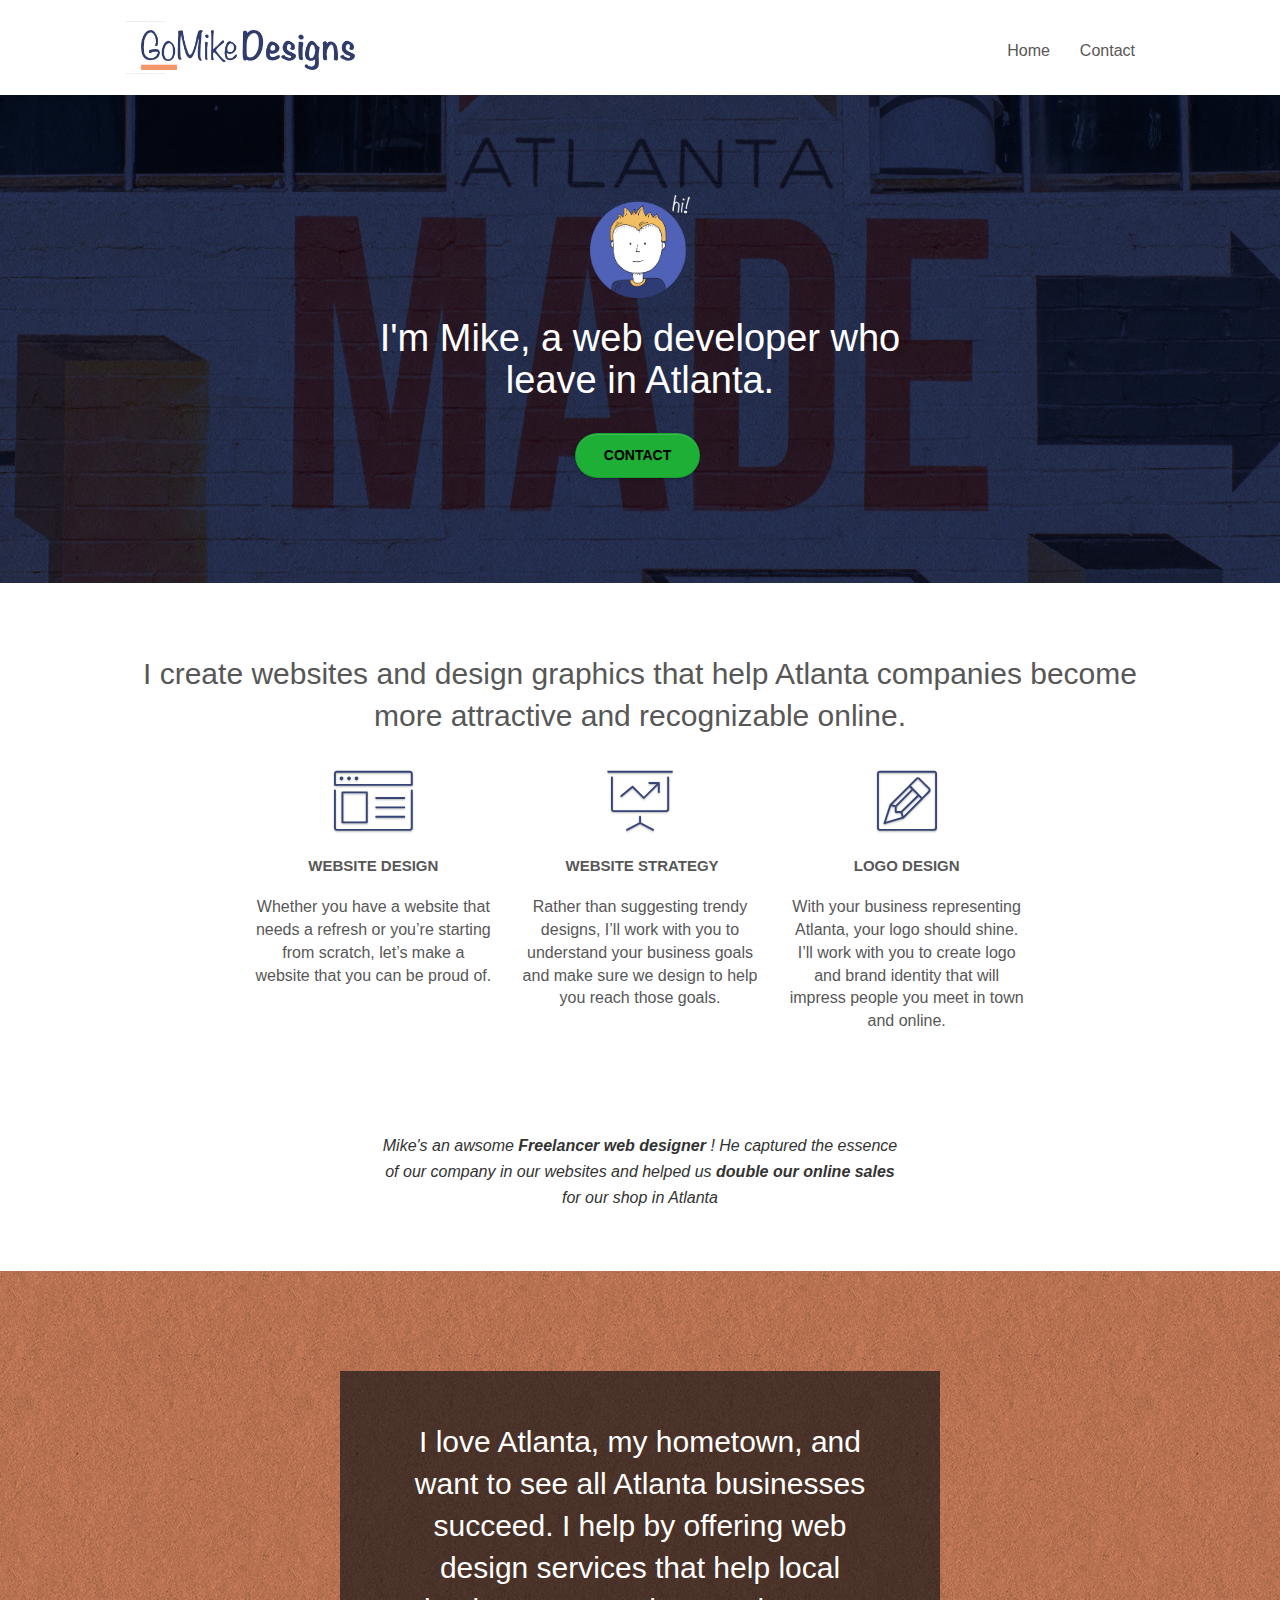
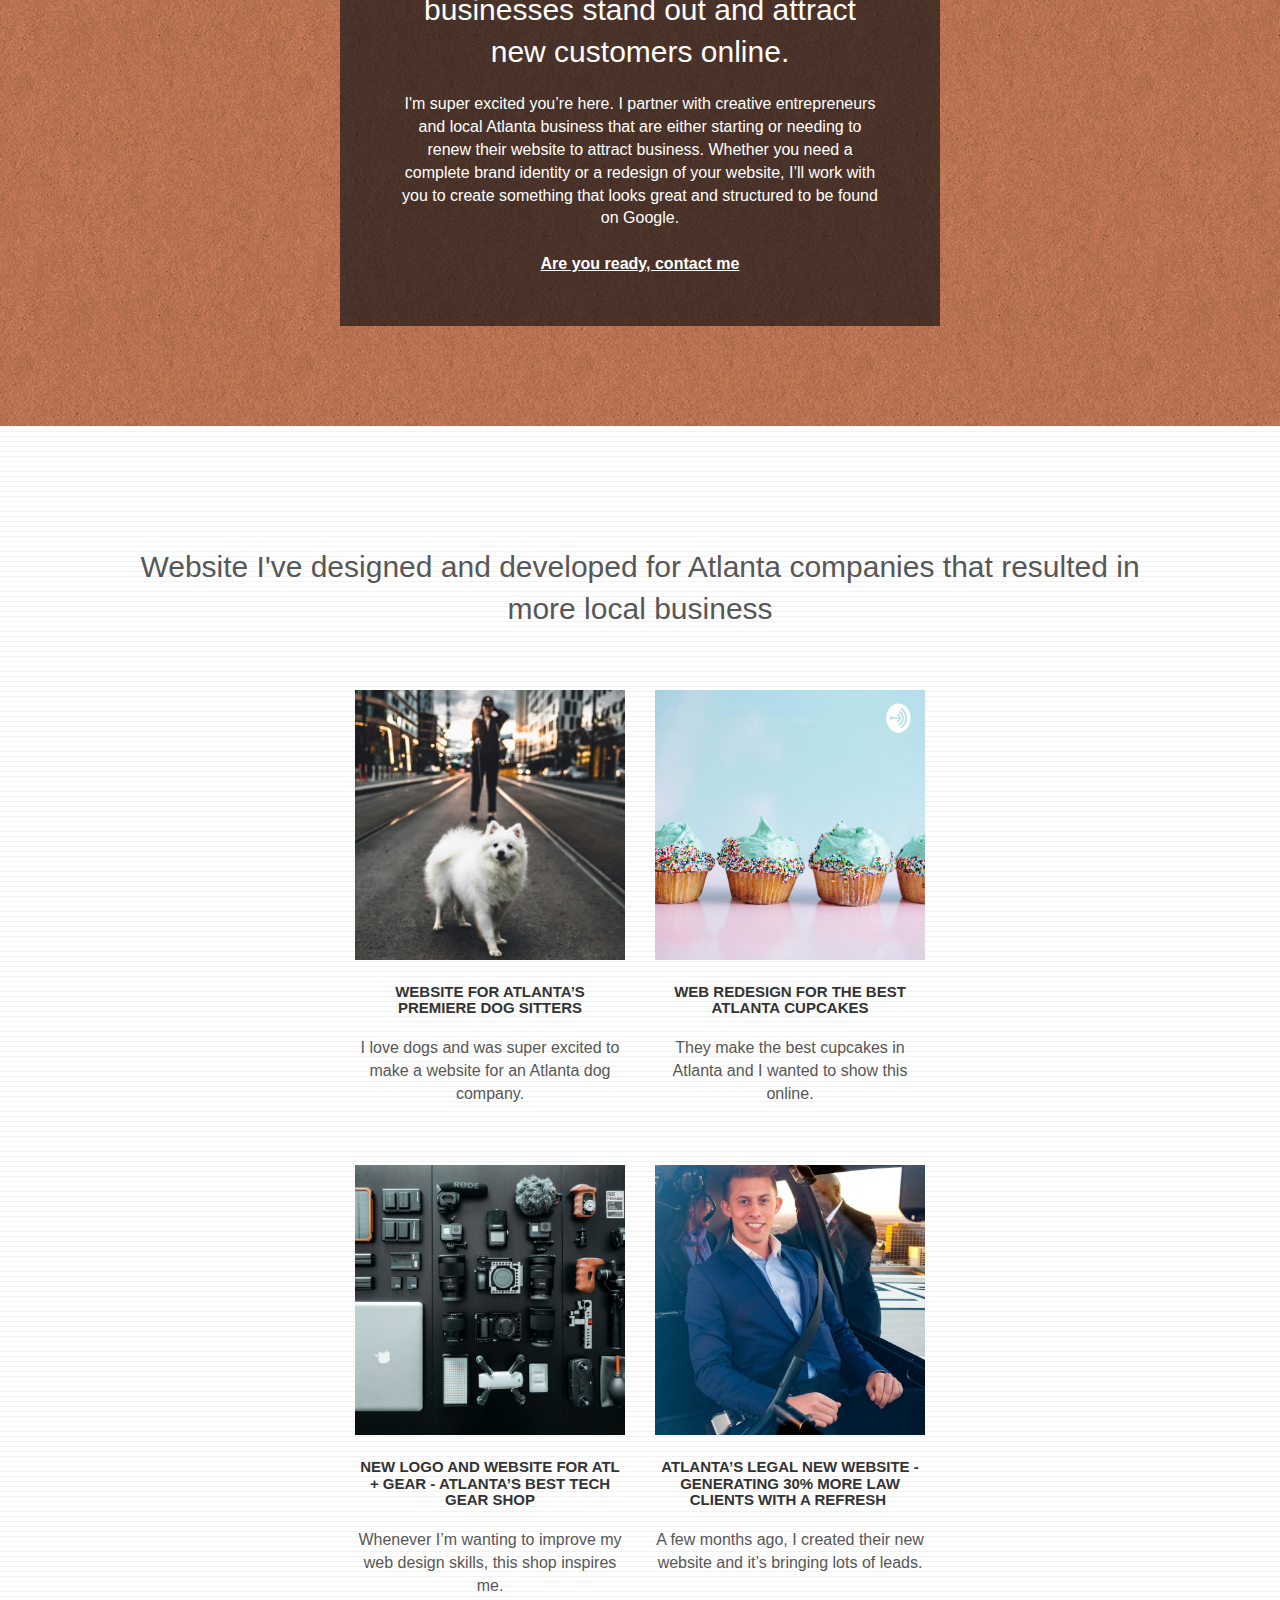
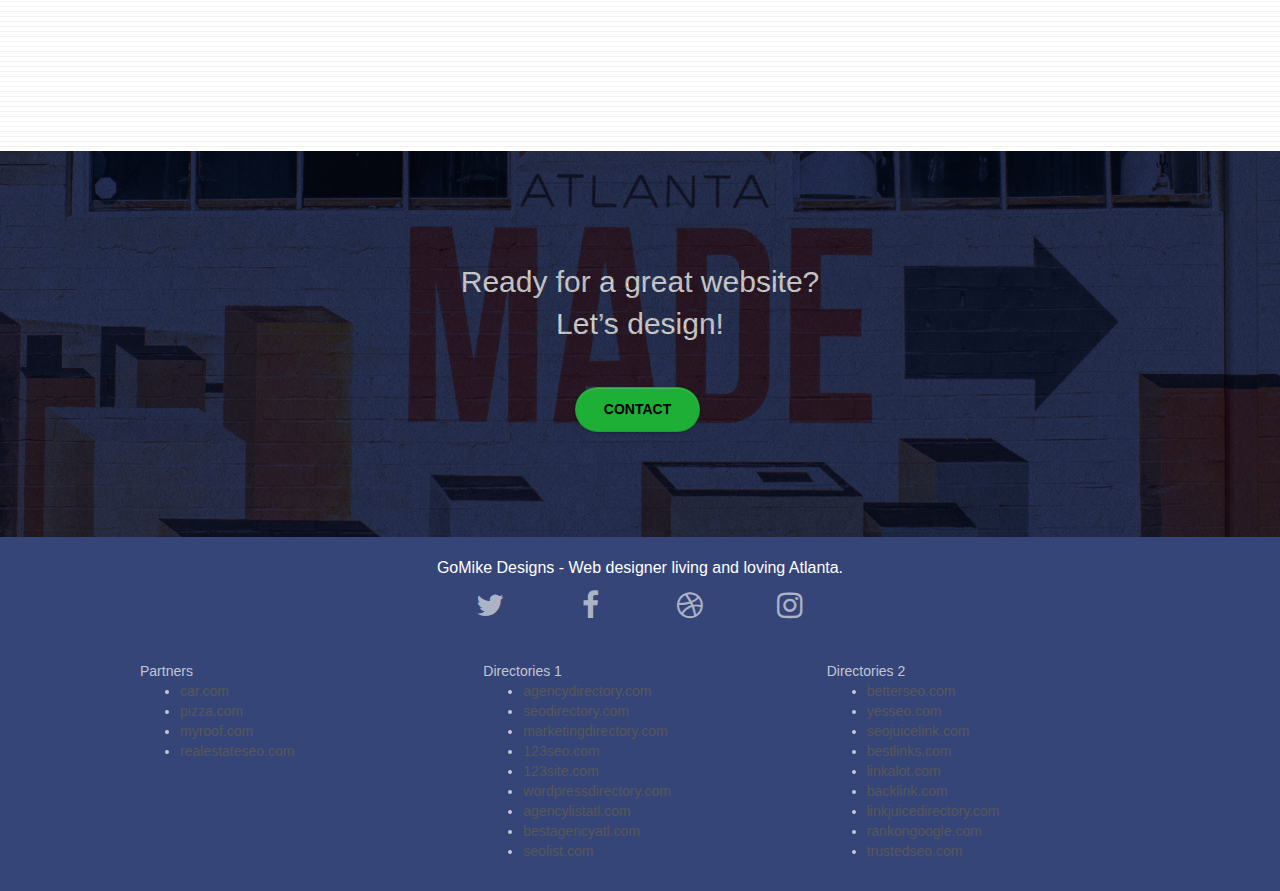
==== index.html @ 5709efb0 "fixed the home page contain 4<h1>" ====
<!doctype html>
<html lang="en">
<head>
    <meta charset="utf-8">
    <meta name="keywords" content="seo, google, website, internet, web design, design agency, design agency, design agency, design agency, design agency, design agency, logo design atlanta">
    <meta name="description" content="I'm Mike and your should hire me to build your website">
    <meta name="viewport" content="width=device-width, initial-scale=1.0, viewport-fit=cover">
    <link rel="shortcut icon" type="image/png" href="favicon.jpg">
    
	<link rel="stylesheet" type="text/css" href="./css/bootstrap.css">
	<link rel="stylesheet" type="text/css" href="style.css">
	<link rel="stylesheet" type="text/css" href="./css/font-awesome.css">
	<link rel="stylesheet" type="text/css" href="./css/et-line.css">
	
    
	<script src="./js/jquery-2.1.0.js"></script>
	<script src="./js/bootstrap.js"></script>
	<script src="./js/blocs.js"></script>
	<script src="./js/jquery.touchSwipe.js"></script>
	<script src="./js/gmaps.js"></script>

    <title>.</title>

    
<!-- Analytics -->
 
<!-- Analytics END -->
    
</head>
<body>
<!-- Main container -->
<div class="page-container">
    
<!-- bloc-0 -->
<div class="bloc bgc-white l-bloc " id="bloc-0">
	<div class="container bloc-sm">
		<nav class="navbar row">
			<div class="navbar-header">
					<div class="keywords" style="color:#cccccc;font-size:1px;">web agency atlanta, web strategy, web design, logo, website, web, internet, logo design</div>
				<a class="navbar-brand" href="index.html"><img src="img/atlanta%20web%20design%20logo.png" alt="logo, seo, google, website, internet, web design, design agency" height="40" /></a>
					<div class="keywords" style="color:#cccccc;font-size:1px;">web agency atlanta, web strategy, web design, logo, website, web, internet, logo design</div>

				<button id="nav-toggle" type="button" class="ui-navbar-toggle navbar-toggle" data-toggle="collapse" data-target=".navbar-1">
					<span class="sr-only">Toggle navigation</span><span class="icon-bar"></span><span class="icon-bar"></span><span class="icon-bar"></span>
				</button>
			</div>
			<div class="collapse navbar-collapse navbar-1 special-dropdown-nav">
				<ul class="site-navigation nav navbar-nav">
					<li>
						<a href="index.html">Home</a>
					</li>
					<li>
					</li>
					<li>
						<a href="contact.html">Contact</a>
					</li>
				</ul>
			</div>
		</nav>
	</div>
</div>
<!-- bloc-0 END -->

<!-- bloc-1-hero -->
<div class="bloc bgc-dark-slate-blue bg-atlanta-20made-20sign d-bloc bg-t-edge bloc-bg-texture texture-paper b-parallax" id="bloc-1-hero">
	<div class="container bloc-lg">
		<div class="row tight-width-whitespace">
			<div class="col-sm-12">
				<img src="img/atlanta%20web%20designer%20mike.png" class="center-block image-resize-mode" width="100" alt="atlanta web designer mike,seo, google, website, internet, web design, design agency" />
				<h1 class="text-center hero-bloc-text tc-white ">
					I'm Mike, a web developer who leave in Atlanta.
				</h1>
				<div class="text-center">
					<a href="page2.html" class="btn btn-lg btn-clean btn-rd cta-hero btn-atomic-tangerine" id="cta-hero">Contact</a>
				</div>
			</div>
		</div>
	</div>
</div>
<!-- bloc-1-hero END -->

<!-- bloc-2-services -->
<div class="bloc bgc-white l-bloc" id="bloc-2-services">
	<div class="container bloc-md">
		<div class="row">
			<div class="col-sm-12 text-center">
				<h2>
					I create websites and design graphics that help Atlanta companies become more attractive and recognizable online. 
				</h2>
			</div>
		</div>
		<div class="row voffset-lg med-width-whitespace">
			<div class="col-sm-4">
				<div class="text-center">
					<span class="et-icon-browser sm-shadow icon-dark-slate-blue icons icon-lg"></span>
				</div>
				<h2 class="mg-md text-center service-header">
					Website Design
				</h2>
				<p class="text-center ">
					Whether you have a website that needs a refresh or you&rsquo;re starting from scratch, let&rsquo;s make a website that you can be proud of.
				</p>
			</div>
			<div class="col-sm-4">
				<div class="text-center">
					<span class="et-icon-presentation sm-shadow icon-dark-slate-blue icons icon-lg"></span>
				</div>
				<h2 class="mg-md text-center service-header">
					&nbsp;Website Strategy
				</h2>
				<p class="text-center ">
					Rather than suggesting trendy designs, I&rsquo;ll work with you to understand your business goals and make sure we design to help you reach those goals.<br>
				</p>
			</div>
			<div class="col-sm-4">
				<div class="text-center">
					<span class="et-icon-edit sm-shadow icon-dark-slate-blue icons icon-lg"></span>
				</div>
				<h2 class="mg-md text-center service-header">
					Logo Design
				</h2>
				<p class="text-center ">
					With your business representing Atlanta, your logo should shine. I&rsquo;ll work with you to create logo and brand identity that will impress people you meet in town and online.
				</p>
			</div>
		</div>
		<div class="row voffset-lg voffset">
			<div class="col-xs-12 col-md-8 col-md-offset-2 text-center">
				<blockquote>
					Mike's an awsome
					<b>Freelancer web designer</b>
					! He captured the essence of our company in our websites and helped us
					<b>double our online sales</b>
					for our shop in Atlanta
				</blockquote>
			</div>
		</div>
	</div>
</div>
<!-- bloc-2-services END -->

<!-- bloc-3-what-i-do -->
<div class="bloc tc-white bgc-atomic-tangerine bloc-bg-texture texture-paper b-parallax bg-atlanta-20made-20sign-20orange d-bloc" id="bloc-3-what-i-do">
	<div class="container bloc-lg">
		<div class="row tight-width-whitespace black-background">
			<div class="col-sm-12">
				<h2 class="mg-md text-center tc-white">
					I love Atlanta, my hometown, and want to see all Atlanta businesses succeed. I help by offering web design services that help local businesses stand out and attract new customers online.<br>
				</h2>
				<p class="text-center white">
					I'm super excited you&rsquo;re here. I partner with creative entrepreneurs and local Atlanta business that are either starting or needing to renew their website to attract business. Whether you need a complete brand identity or a redesign of your website, I&rsquo;ll work with you to create something that looks great and structured to be found on Google.<br><br><a class="ltc-white bold-link" href="page2.html">Are you ready, contact me</a><br>
				</p>
			</div>
		</div>
	</div>
</div>
<!-- bloc-3-what-i-do END -->

<!-- bloc-4-portfolio -->
<div class="bloc bgc-white bg-lines-h2-bg bg-repeat l-bloc" id="bloc-4-portfolio">
	<div class="container bloc-lg">
		<div class="row">
			<div class="col-sm-12 text-center">
				<h2>
					Website I've designed and developed for Atlanta companies that resulted in more local business
				</h2>

			</div>
		</div>
		<div class="row tight-width-whitespace portfolio-row">
			<div class="col-sm-6">
				<a href="#" data-lightbox="img/11.jpg" data-gallery-id="gallery-1" data-caption="Website for Atlanta's Premiere dog salon" data-frame="snapshot-lb"><img src="img/11.jpg" class="img-responsive portfolio-thumb" alt="seo, google, website, internet, web design, design agency website for dog salon"/></a>
				<h3 class="mg-md text-center">
					Website for Atlanta&rsquo;s premiere Dog Sitters
				</h3>
				<p class="text-center">
					I love dogs and was super excited to make a website for an Atlanta dog company.
				</p>
			</div>
			<div class="col-sm-6">
				<a href="#" data-lightbox="img/2.jpg" data-gallery-id="gallery-1" data-caption="web redesign for the best cupcakes in Atlanta" data-frame="snapshot-lb"><img src="img/2.jpg" class="img-responsive portfolio-thumb" alt="seo, google, website, internet, web design, design agency website for best cupcakes in atlanta"/></a>
				<h3 class="mg-md text-center">
					Web redesign for the best Atlanta&nbsp;cupcakes
				</h3>
				<p class="text-center">
					They make the best cupcakes in Atlanta and I wanted to show this online.
				</p>
			</div>
		</div>
		<div class="row tight-width-whitespace portfolio-row">
			<div class="col-sm-6">
				<a href="#" data-lightbox="img/3.bmp" data-gallery-id="gallery-1" data-caption="New logo and website for Atlanta's best tech gear shop" data-frame="snapshot-lb"><img src="img/3.bmp" class="img-responsive portfolio-thumb" alt="3.jpg" /></a>
				<h3 class="mg-md text-center">
					New logo and website for Atl + Gear - Atlanta&rsquo;s best tech gear shop
				</h3>
				<p class="text-center">
					Whenever I&rsquo;m wanting to improve my web design skills, this shop inspires me.
				</p>
			</div>
			<div class="col-sm-6">
				<a href="#" data-lightbox="img/4.bmp" data-gallery-id="gallery-1" data-caption="Atlanta's legal website generates 30% more clients after web redesign" data-frame="snapshot-lb"><img src="img/4.bmp" class="img-responsive portfolio-thumb" alt="seo, google, website, internet, web design, Atlanta's legal website generates 30% more clients after web redesign" /></a>
				<h3 class="mg-md text-center">
					Atlanta&rsquo;s legal new website - Generating 30% more law clients with a refresh&nbsp;
				</h3>
				<p class="text-center">
					A few months ago, I created their new website and it&rsquo;s bringing lots of leads.
				</p>
			</div>
		</div>
	</div>
</div>
<!-- bloc-4-portfolio END -->

<!-- bloc-5-cta -->
<div class="bloc bgc-dark-slate-blue bg-atlanta-20made-20sign d-bloc bloc-bg-texture texture-paper" id="bloc-5-cta">
	<div class="container bloc-lg">
		<div class="row">
			<h2 class="mg-md text-center tc-white">
				Ready for a great website? <br>Let&rsquo;s design!
			</h2>
			<div class="col-sm-12 text-center">
				<a href="page2.html" class="btn btn-atomic-tangerine btn-clean btn-rd btn-lg cta-hero">Contact</a>
			</div>
		</div>
	</div>
</div>
<!-- bloc-5-cta END -->

<!-- Footer - bloc-8 -->
<div class="bloc bgc-dark-slate-blue d-bloc" id="bloc-8">
	<div class="container bloc-sm">
		<div class="row">
			<div class="col-sm-12">
				<p class="text-center white">
					GoMike Designs - Web designer living and loving Atlanta.<br>
				</p>
				<div class="row row-no-gutters social">
					<div class="col-sm-3">
						<div class="text-center">
							<a class="social" href="index.html"><span class="fa fa-twitter icon-md"></span></a>
						</div>
					</div>
					<div class="col-sm-3">
						<div class="text-center">
							<a class="social" href="index.html"><span class="fa fa-facebook icon-md"></span></a>
						</div>
					</div>
					<div class="col-sm-3">
						<div class="text-center">
							<a class="social" href="index.html"><span class="fa fa-dribbble icon-md"></span></a>
						</div>
					</div>
					<div class="col-sm-3">
						<div class="text-center">
							<a class="social" href="index.html"><span class="fa fa-instagram icon-md"></span></a>
						</div>
					</div>

					<div class="keywords" style="color:#364577;">web agency atlanta, web strategy, web design, logo, website, web, internet, logo design</div>

				</div>
					<div class="row">
					<div class="col-sm-4">
						Partners
							<ul>
								<li><a href="car.com">car.com</a></li>
								<li><a href="pizza.com">pizza.com</a></li>
								<li><a href="myroof.com">myroof.com</a></li>
								<li><a href="realestateseo.com">realestateseo.com</a></li>
							</ul>		
					</div>
					<div class="col-sm-4">
						Directories 1
						<ul>
							<li><a href="agencydirectory.com">agencydirectory.com</a></li>
							<li><a href="seodirectory.com">seodirectory.com</a></li>
							<li><a href="marketingdirectory.com">marketingdirectory.com</a></li>
							<li><a href="123seo.com">123seo.com</a></li>
							<li><a href="123site.com">123site.com</a></li>
							<li><a href="wordpressdirectory.com">wordpressdirectory.com</a></li>
							<li><a href="agencylistatl.com">agencylistatl.com</a></li>
							<li><a href="bestagencyatl.com">bestagencyatl.com</a></li>
							<li><a href="seolist.com">seolist.com</a></li>
						</ul>
					</div>
					<div class="col-sm-4">
						Directories 2
						<ul>
							<li><a href="betterseo.com">betterseo.com</a></li>
							<li><a href="yesseo.com">yesseo.com</a></li>
							<li><a href="seojuicelink.com">seojuicelink.com</a></li>
							<li><a href="bestlinks.com">bestlinks.com</a></li>
							<li><a href="linkalot.com">linkalot.com</a></li>
							<li><a href="backlink.com">backlink.com</a></li>
							<li><a href="linkjuicedirectory.com">linkjuicedirectory.com</a></li>
							<li><a href="rankongoogle.com">rankongoogle.com</a></li>
							<li><a href="trustedseo.com">trustedseo.com</a></li>
						</ul>
					</div>
				</div>
			</div>
		</div>
	</div>
</div>
<!-- Footer - bloc-8 END -->

</div>
<!-- Main container END -->
    

</body>
</html>
---- style.css ----
body {
    margin: 0;
    padding: 0;
    background: #FFF;
    overflow-x: hidden;
    -webkit-font-smoothing: antialiased;
    -moz-osx-font-smoothing: grayscale;
}

a,
button {
    transition: all .3s ease-in-out;
    outline: none!important;
}

a:hover {
    text-decoration: none;
    cursor: pointer;
}

#page-loading-blocs-notifaction {
    position: fixed;
    top: 0;
    bottom: 0;
    width: 100%;
    z-index: 100000;
    background: #FFFFFF url("img/pageload-spinner.gif") no-repeat center center;
}

.bloc {
    width: 100%;
    clear: both;
    background: 50% 50% no-repeat;
    padding: 0 50px;
    -webkit-background-size: cover;
    -moz-background-size: cover;
    -o-background-size: cover;
    background-size: cover;
    position: relative;
}

.bloc .container {
    padding-left: 0;
    padding-right: 0;
}

.bloc-lg {
    padding: 100px 50px;
}

.bloc-md {
    padding: 50px;
}

.bloc-sm {
    padding: 20px 50px;
}

.bg-center,
.bg-l-edge,
.bg-r-edge,
.bg-t-edge,
.bg-b-edge,
.bg-tl-edge,
.bg-bl-edge,
.bg-tr-edge,
.bg-br-edge,
.bg-repeat {
    -webkit-background-size: auto!important;
    -moz-background-size: auto!important;
    -o-background-size: auto!important;
    background-size: auto!important;
}

blockquote {
    color: #333 !important;
    font-size: 16px;
    font-style: italic;
    line-height: 26px;
    width: 85%;
    margin: 0 auto;
    display: block;
    max-width: 565px;
    border-left: none;
}

.bg-repeat {
    background: repeat;
}

.bg-t-edge {
    background: top no-repeat;
}

.bloc-bg-texture::before {
    content: "";
    background-size: 2px 2px;
    position: absolute;
    top: 0;
    bottom: 0;
    left: 0;
    right: 0;
}

.texture-paper::before {
    background: url("img/texture-paper.png");
    background-size: 280px 280px;
}

.b-parallax {
    background-attachment: fixed;
}

.d-bloc {
    color: rgba(255, 255, 255, .7);
}

.d-bloc button:hover {
    color: rgba(255, 255, 255, .9);
}

.d-bloc .icon-round,
.d-bloc .icon-square,
.d-bloc .icon-rounded,
.d-bloc .icon-semi-rounded-a,
.d-bloc .icon-semi-rounded-b {
    border-color: rgba(255, 255, 255, .9);
}

.d-bloc .divider-h span {
    border-color: rgba(255, 255, 255, .2);
}

.d-bloc .a-btn,
.d-bloc .navbar a,
.d-bloc .navbar-brand,
.d-bloc a .icon-sm,
.d-bloc a .icon-md,
.d-bloc a .icon-lg,
.d-bloc a .icon-xl,
.d-bloc h1 a,
.d-bloc h2 a,
.d-bloc h3 a,
.d-bloc h4 a,
.d-bloc h5 a,
.d-bloc h6 a,
.d-bloc p a {
    color: rgba(255, 255, 255, .6);
}

.d-bloc .a-btn:hover,
.d-bloc .navbar a:hover,
.d-bloc .navbar-brand:hover,
.d-bloc a:hover .icon-sm,
.d-bloc a:hover .icon-md,
.d-bloc a:hover .icon-lg,
.d-bloc a:hover .icon-xl,
.d-bloc h1 a:hover,
.d-bloc h2 a:hover,
.d-bloc h3 a:hover,
.d-bloc h4 a:hover,
.d-bloc h5 a:hover,
.d-bloc h6 a:hover,
.d-bloc p a:hover {
    color: rgba(255, 255, 255, 1);
}

.d-bloc .navbar-toggle .icon-bar {
    background: rgba(255, 255, 255, 1);
}

.d-bloc .btn-wire,
.d-bloc .btn-wire:hover {
    color: rgba(255, 255, 255, 1);
    border-color: rgba(255, 255, 255, 1);
}

.d-bloc .panel {
    color: rgba(0, 0, 0, .5);
}

.d-bloc .panel button:hover {
    color: rgba(0, 0, 0, .7);
}

.d-bloc .panel icon {
    border-color: rgba(0, 0, 0, .7);
}

.d-bloc .panel .divider-h span {
    border-color: rgba(0, 0, 0, .1);
}

.d-bloc .panel .a-btn {
    color: rgba(0, 0, 0, .6);
}

.d-bloc .panel .a-btn:hover {
    color: rgba(0, 0, 0, 1);
}

.d-bloc .panel .btn-wire,
.d-bloc .panel .btn-wire:hover {
    color: rgba(0, 0, 0, .7);
    border-color: rgba(0, 0, 0, .3);
}

.d-bloc .panel,
.l-bloc {
    color: rgba(0, 0, 0, .5);
}

.d-bloc .panel button:hover,
.l-bloc button:hover {
    color: rgba(0, 0, 0, .7);
}

.l-bloc .icon-round,
.l-bloc .icon-square,
.l-bloc .icon-rounded,
.l-bloc .icon-semi-rounded-a,
.l-bloc .icon-semi-rounded-b {
    border-color: rgba(0, 0, 0, .7);
}

.d-bloc .panel .divider-h span,
.l-bloc .divider-h span {
    border-color: rgba(0, 0, 0, .1);
}

.d-bloc .panel .a-btn,
.l-bloc .a-btn,
.l-bloc .navbar a,
.l-bloc .navbar-brand,
.l-bloc a .icon-sm,
.l-bloc a .icon-md,
.l-bloc a .icon-lg,
.l-bloc a .icon-xl,
.l-bloc h1 a,
.l-bloc h2 a,
.l-bloc h3 a,
.l-bloc h4 a,
.l-bloc h5 a,
.l-bloc h6 a,
.l-bloc p a {
    color: rgba(0, 0, 0, .6);
}

.d-bloc .panel .a-btn:hover,
.l-bloc .a-btn:hover,
.l-bloc .navbar a:hover,
.l-bloc .navbar-brand:hover,
.l-bloc a:hover .icon-sm,
.l-bloc a:hover .icon-md,
.l-bloc a:hover .icon-lg,
.l-bloc a:hover .icon-xl,
.l-bloc h1 a:hover,
.l-bloc h2 a:hover,
.l-bloc h3 a:hover,
.l-bloc h4 a:hover,
.l-bloc h5 a:hover,
.l-bloc h6 a:hover,
.l-bloc p a:hover {
    color: rgba(0, 0, 0, 1);
}

.l-bloc .navbar-toggle .icon-bar {
    color: rgba(0, 0, 0, .6);
}

.d-bloc .panel .btn-wire,
.d-bloc .panel .btn-wire:hover,
.l-bloc .btn-wire,
.l-bloc .btn-wire:hover {
    color: rgba(0, 0, 0, .7);
    border-color: rgba(0, 0, 0, .3);
}

.voffset {
    margin-top: 30px;
}

.voffset-lg {
    margin-top: 80px;
}

.row-no-gutters {
    margin-right: 0;
    margin-left: 0;
}

.row.row-no-gutters > [class^="col-"],
.row.row-no-gutters > [class*=" col-"] {
    padding-right: 0;
    padding-left: 0;
}

#bloc-2-services p {
    font-size: 16px;
}

.navbar {
    margin-bottom: 0;
    z-index: 1;
}

.navbar-brand {
    height: auto;
    padding: 3px 15px;
    font-size: 25px;
    font-weight: normal;
    font-weight: 600;
    line-height: 44px;
}

.navbar-brand img {
    max-height: 200px;
    margin: 0 5px 0 0;
    display: inline;
}

.navbar-brand img[src$=svg] {
    min-width: 100px;
}

.nav-center .navbar-brand img {
    margin: 0;
}

.navbar .nav {
    padding-top: 2px;
    margin-right: -16px;
    float: right;
    z-index: 1;
}

.nav > li {
    float: left;
    margin-top: 4px;
    font-size: 16px;
}

.navbar-nav .open .dropdown-menu > li > a {
    text-align: inherit;
}

.nav > li a:hover,
.nav > li a:focus {
    background: transparent;
}

.navbar-toggle {
    margin: 10px 10px 0 0;
    border: 0px;
}

.navbar-toggle:hover {
    background: transparent!important;
}

.navbar-toggle .icon-bar {
    background-color: rgba(0, 0, 0, .5);
    width: 26px;
}

.nav-invert .navbar .nav {
    float: left;
}

.nav-invert .navbar-header,
.nav-invert .navbar-brand {
    float: right;
    position: relative;
    z-index: 2;
}

@media (min-width: 768px) {
    .site-navigation {
        position: absolute;
        top: 50%;
        right: 20px;
        transform: translate(0, -50%);
        -webkit-transform: translateY(-50%);
    }
    .nav > li .dropdown-menu a,
    .nav > li .dropdown-menu a:hover {
        color: #484848;
    }
    .nav-invert .site-navigation {
        left: 0;
        right: 0;
    }
    .nav-center {
        text-align: center;
    }
    .nav-center .navbar-header {
        width: 100%;
    }
    .nav-center .navbar-header,
    .nav-center .navbar-brand,
    .nav-center .nav > li {
        float: none;
        display: inline-block;
    }
    .nav-center .site-navigation {
        position: relative;
        width: 100%;
        right: 0;
        margin-right: 0px;
        margin-top: 20px;
    }
    .nav-center.mini-nav .navbar-toggle {
        float: none;
        margin: 10px auto 0;
    }
}

.nav > li > .dropdown a {
    background: none!important;
    display: block;
    padding: 14px 15px;
}

nav .caret {
    margin: 0 5px;
}

.dropdown-menu .dropdown-menu {
    top: -8px;
    left: 100%;
}

.dropdown-menu .dropmenu-flow-right {
    top: 100%;
    left: 0;
    margin-left: -1px;
    border-top-left-radius: 0;
    border-top-right-radius: 0;
}

.dropdown-menu .dropdown span {
    border: 4px solid black;
    border-top-color: transparent;
    border-right-color: transparent;
    border-bottom-color: transparent;
    margin: 6px -5px 0 0!important;
    float: right;
}

.mg-md {
    margin-top: 10px;
    margin-bottom: 20px;
}

.mg-lg {
    margin-top: 10px;
    margin-bottom: 40px;
}

.btn {
    margin: 0 5px 5px 0;
}

.btn.pull-right {
    margin: 0 0 5px 5px;
}

.btn-d,
.btn-d:hover,
.btn-d:focus {
    color: #FFF;
    background: rgba(0, 0, 0, .3);
}

button {
    outline: none!important;
}

.btn-rd {
    border-radius: 40px;
}

.btn-clean {
    border: 1px solid rgba(0, 0, 0, .08);
    border-bottom-color: rgba(0, 0, 0, .1);
    text-shadow: 0 1px 0 rgba(0, 0, 1, .1);
    box-shadow: 0 1px 3px rgba(0, 0, 1, .25), inset 0 1px 0 0 rgba(255, 255, 255, .15);
}

.icon-md {
    font-size: 30px!important;
}

.icon-lg {
    font-size: 60px!important;
}

.sm-shadow {
    text-shadow: 0 1px 2px rgba(0, 0, 0, .3);
}

.panel-sq,
.panel-sq .panel-heading,
.panel-sq .panel-footer {
    border-radius: 0;
}

.panel-rd {
    border-radius: 30px;
}

.panel-rd .panel-heading {
    border-radius: 29px 29px 0 0;
}

.panel-rd .panel-footer {
    border-radius: 0 0 29px 29px;
}

.form-control {
    border-color: rgba(0, 0, 0, .1);
    box-shadow: none;
}

.scrollToTop {
    width: 40px;
    height: 40px;
    position: fixed;
    bottom: 20px;
    right: 20px;
    opacity: 0;
    z-index: 500;
    transition: all .3s ease-in-out;
}

.scrollToTop span {
    margin-top: 6px;
}

.showScrollTop {
    font-size: 14px;
    opacity: 1;
}

a[data-lightbox] {
    position: relative;
    display: block;
    text-align: center;
}

a[data-lightbox]:hover::before {
    content: "+";
    font-family: "HelveticaNeue-Light", "Helvetica Neue Light", "Helvetica Neue", Helvetica, Arial;
    font-size: 32px;
    width: 50px;
    height: 50px;
    margin-left: -25px;
    border-radius: 50%;
    background: rgba(0, 0, 0, .6);
    color: #FFF;
    font-weight: 100;
    z-index: 1;
    position: absolute;
    top: 50%;
    transform: translateY(-50%);
    -webkit-transform: translateY(-50%);
}

a[data-lightbox]:hover img {
    opacity: 0.6;
    -webkit-animation-fill-mode: none;
    animation-fill-mode: none;
}

#lightbox-modal {
    display: flex;
    align-items: center;
}

#lightbox-modal .modal-dialog {
    width: 90%;
    max-width: 900px;
    margin: 0 auto 0;
}

#lightbox-modal .modal-dialog img {
    max-height: 90vh;
    margin: 0 auto;
}

.lightbox-caption {
    padding: 20px;
    color: #FFF;
    background: rgba(0, 0, 0, .5);
    position: absolute;
    left: 15px;
    right: 15px;
    bottom: 5px;
}

.close-lightbox {
    color: #FFF;
    font-size: 30px;
    position: absolute;
    top: 20px;
    right: 20px;
    z-index: 20;
    background: rgba(0, 0, 0, .5);
    border: none;
    line-height: 30px;
    padding: 0 9px 5px;
    opacity: 0.3;
}

.close-lightbox:hover,
.next-lightbox:hover,
.prev-lightbox:hover {
    opacity: 1.0;
    color: #FFF;
}

.next-lightbox,
.prev-lightbox {
    font-size: 20px;
    color: rgba(255, 255, 255, .9);
    background: rgba(0, 0, 0, .5);
    transition: all .2s ease-in-out;
    position: absolute;
    top: 45%;
    z-index: 1;
    opacity: 0.4;
}

.next-lightbox {
    padding: 6px 8px 1px 13px;
    right: 25px;
}

.prev-lightbox {
    padding: 6px 13px 1px 10px;
    left: 25px;
}

.snapshot-lb .modal-body {
    padding-bottom: 45px;
}

.snapshot-lb .lightbox-caption {
    padding: 0;
    color: rgba(0, 0, 0, .5);
    background: none;
}

h1,
h2,
h3,
h4,
h5,
h6,
p,
label,
.btn,
a {
    font-family: "helvetica";
    font-weight: 400;
    color: #575757!important;
}

.container {
    max-width: 1000px;
}

.hero-bloc-text {
    font-size: 38px;
}

.hero-bloc-text-sub {
    font-size: 36px;
}

.statement-bloc-text {
    line-height: 26px;
    font-style: italic;
    font-size: 20px;
    text-align: center;
    font-weight: lighter;
    max-width: 520px;
    margin: auto auto auto auto;
}

p {
    font-size: 16px;
}

.tight-width-whitespace {
    max-width: 600px;
    margin: auto auto auto auto;
}

.h1 {
    font-size: 20px;
    font-family: "Open Sans";
}

.cta-hero {
    margin-top: 22px;
    color: #FFFFFF!important;
    text-transform: uppercase;
    padding: 12px 28px 12px 28px;
    font-size: 1.0em;
    font-weight: 700;
}

.social {
    max-width: 400px;
    margin: auto auto auto auto;
}

h2 {
    line-height: 1.4em;
}

h3 {
    font-size: 15px;
    text-transform: uppercase;
    font-weight: 700;
    color: #333333!important;
}

.med-width-whitespace {
    max-width: 800px;
    margin: auto auto auto auto;
    box-shadow: 0px 0px 0px #000000;
}

h1 {
    color: #333333!important;
}

h4 {
    color: #333333!important;
}

.icons {
    margin-bottom: 14px;
    margin-top: 24px;
}

.white {
    color: #FFFFFF!important;
}

.portfolio-thumb {
    margin-bottom: 24px;
}

.portfolio-row {
    margin-bottom: 44px;
    margin-top: 50px;
}

.avatar {
    box-shadow: 0px 4px 9px rgba(0, 0, 0, 0.3);
}

.black-background {
    background-color: rgba(35, 31, 32, 0.7);
    padding: 40px 40px 40px 40px;
}

.bold-link {
    font-weight: 900;
    text-decoration: underline!important;
}

.service-header {
    font-size: 15px;
    font-weight: 700;
    text-transform: uppercase;
}

.bgc-white {
    background-color: #FFFFFF;
}

.bgc-dark-slate-blue {
    background-color: #364577;
}

.bgc-atomic-tangerine {
    background-color: #F3976C;
}

.tc-white {
    color: #ffff!important;
}

.btn-atomic-tangerine {
    background: #1daf36;
    color: black!important;
}

.btn-atomic-tangerine:hover {
    background: #c27956!important;
    color: #FFFFFF!important;
}

.ltc-white {
    color: #FFFFFF!important;
}

.ltc-white:hover {
    color: #cccccc!important;
}

.ltc-atomic-tangerine {
    color: #F3976C!important;
}

.ltc-atomic-tangerine:hover {
    color: #c27956!important;
}

.icon-dark-slate-blue {
    color: #364577!important;
    border-color: #364577!important;
}

.bg-dots-bg {
    background-image: url("img/dots-bg.png");
}

.bg-lines-h2-bg {
    background-image: url("img/lines-h2-bg.png");
}

.bg-atlanta-20made-20sign {
    background-image: url("img/atlanta%20made%20sign.jpg");
}

.bg-atlanta-20made-20sign-20orange {
    background-image: url("img/atlanta%20made%20sign%20orange.jpg");
}

@media (max-width: 1024px) {
    .bloc {
        padding-left: 20px;
        padding-right: 20px;
    }
    .bloc.full-width-bloc,
    .bloc-tile-2.full-width-bloc .container,
    .bloc-tile-3.full-width-bloc .container,
    .bloc-tile-4.full-width-bloc .container {
        padding-left: 0;
        padding-right: 0;
    }
}

@media (max-width: 992px) and (min-width: 768px) {
    .navbar .nav {
        max-width: 80%
    }
    .nav-center.navbar .nav {
        max-width: 100%
    }
}

@media only screen and (min-device-width: 768px) and (max-device-width: 1024px) and (orientation: landscape) {
    .b-parallax {
        background-attachment: scroll;
    }
}

@media only screen and (min-device-width: 1024px) and (max-device-width: 1366px) and (-webkit-min-device-pixel-ratio: 1.5) {
    .b-parallax {
        background-attachment: scroll;
    }
}

@media (max-width: 991px) {
    .container {
        width: 100%;
    }
    .b-parallax {
        background-attachment: scroll;
    }
    .page-container,
    #hero-bloc {
        overflow-x: hidden;
        position: relative;
    }
    .bloc {
        padding-left: constant(safe-area-inset-left);
        padding-right: constant(safe-area-inset-right);
    }
    .bloc-group,
    .bloc-group .bloc {
        display: block;
        width: 100%;
    }
    .bloc-fill-screen .fill-bloc-top-edge,
    .bloc-fill-screen .fill-bloc-bottom-edge {
        padding: 0 20px;
        padding-left: constant(safe-area-inset-left);
        padding-right: constant(safe-area-inset-right);
    }
}

@media (max-width: 767px) {
    .page-container {
        overflow-x: hidden;
        position: relative;
    }
    h1,
    h2,
    h3,
    h4,
    h5,
    h6,
    p,
    #disqus_thread {
        padding-left: 10px!important;
        padding-right: 10px!important;
    }
    .b-parallax {
        background-attachment: scroll;
    }
    .navbar .nav {
        padding-top: 0;
        border-top: 1px solid rgba(0, 0, 0, .2);
        float: none!important;
    }
    .navbar.row {
        margin-left: 0;
        margin-right: 0;
    }
    .site-navigation {
        position: inherit;
        transform: none;
        -webkit-transform: none;
        -ms-transform: none;
    }
    .nav > li {
        margin-top: 0;
        border-bottom: 1px solid rgba(0, 0, 0, .1);
        background: rgba(0, 0, 0, .05);
        text-align: left;
        padding-left: 15px;
        width: 100%;
    }
    .nav > li:hover {
        background: rgba(0, 0, 0, .08);
    }
    .dropdown .dropdown a .caret {
        float: none;
        margin: 5px 0 0 10px!important;
        border: 4px solid black;
        border-bottom-color: transparent;
        border-right-color: transparent;
        border-left-color: transparent;
    }
    #hero-bloc .navbar .nav {
        background: rgba(0, 0, 0, .8);
    }
    #hero-bloc .navbar .nav a {
        color: rgba(255, 255, 255, .6);
    }
    .hero {
        padding: 50px 0;
    }
    .hero-nav {
        left: -1px;
        right: -1px;
    }
    .navbar-collapse {
        padding: 0;
        overflow-x: hidden;
        -webkit-box-shadow: none;
        box-shadow: none;
    }
    .navbar-brand img {
        max-height: 40px;
        width: auto;
    }
    .nav-invert .navbar-header {
        float: none;
        width: 100%;
    }
    .nav-invert .navbar-toggle {
        float: left;
        margin-left: 10px;
    }
    .bloc {
        padding-left: 0;
        padding-right: 0;
    }
    .bloc-xxl,
    .bloc-xl,
    .bloc-lg {
        padding: 40px 0;
    }
    .bloc-sm,
    .bloc-md {
        padding-left: 0;
        padding-right: 0;
    }
    .bloc-tile-2 .container,
    .bloc-tile-3 .container,
    .bloc-tile-4 .container,
    .bloc-fill-screen .fill-bloc-top-edge,
    .bloc-fill-screen .fill-bloc-bottom-edge {
        padding-left: 0;
        padding-right: 0;
    }
    .a-block {
        padding: 0 10px;
    }
    .btn-dwn {
        display: none;
    }
    .voffset {
        margin-top: 5px;
    }
    .voffset-md {
        margin-top: 20px;
    }
    .voffset-lg {
        margin-top: 30px;
    }
    form {
        padding: 5px;
    }
    .close-lightbox {
        display: inline-block;
    }
    .blocsapp-device-iphone5 {
        background-size: 216px 425px;
        padding-top: 60px;
        width: 216px;
        height: 425px;
    }
    .blocsapp-device-iphone5 img {
        width: 180px;
        height: 320px;
    }
}

@media (max-width: 400px) {
    .bloc {
        padding-left: 0;
        padding-right: 0;
    }
}

@media (max-width: 767px) {
    .bloc-mob-center-text {
        text-align: center;
    }
}
---- css/et-line.css ----
@font-face {
    font-family: et-line;
    src: url(../fonts/et-line.eot);
    src: url(../fonts/et-line.eot?#iefix) format('embedded-opentype'), url(../fonts/et-line.woff) format('woff'), url(../fonts/et-line.ttf) format('truetype'), url(../fonts/et-line.svg#et-line) format('svg');
    font-weight: 400;
    font-style: normal
}

.et-icon-adjustments,
.et-icon-alarmclock,
.et-icon-anchor,
.et-icon-aperture,
.et-icon-attachment,
.et-icon-bargraph,
.et-icon-basket,
.et-icon-beaker,
.et-icon-bike,
.et-icon-book-open,
.et-icon-briefcase,
.et-icon-browser,
.et-icon-calendar,
.et-icon-camera,
.et-icon-caution,
.et-icon-chat,
.et-icon-circle-compass,
.et-icon-clipboard,
.et-icon-clock,
.et-icon-cloud,
.et-icon-compass,
.et-icon-desktop,
.et-icon-dial,
.et-icon-document,
.et-icon-documents,
.et-icon-download,
.et-icon-dribbble,
.et-icon-edit,
.et-icon-envelope,
.et-icon-expand,
.et-icon-facebook,
.et-icon-flag,
.et-icon-focus,
.et-icon-gears,
.et-icon-genius,
.et-icon-gift,
.et-icon-global,
.et-icon-globe,
.et-icon-googleplus,
.et-icon-grid,
.et-icon-happy,
.et-icon-hazardous,
.et-icon-heart,
.et-icon-hotairballoon,
.et-icon-hourglass,
.et-icon-key,
.et-icon-laptop,
.et-icon-layers,
.et-icon-lifesaver,
.et-icon-lightbulb,
.et-icon-linegraph,
.et-icon-linkedin,
.et-icon-lock,
.et-icon-magnifying-glass,
.et-icon-map,
.et-icon-map-pin,
.et-icon-megaphone,
.et-icon-mic,
.et-icon-mobile,
.et-icon-newspaper,
.et-icon-notebook,
.et-icon-paintbrush,
.et-icon-paperclip,
.et-icon-pencil,
.et-icon-phone,
.et-icon-picture,
.et-icon-pictures,
.et-icon-piechart,
.et-icon-presentation,
.et-icon-pricetags,
.et-icon-printer,
.et-icon-profile-female,
.et-icon-profile-male,
.et-icon-puzzle,
.et-icon-quote,
.et-icon-recycle,
.et-icon-refresh,
.et-icon-ribbon,
.et-icon-rss,
.et-icon-sad,
.et-icon-scissors,
.et-icon-scope,
.et-icon-search,
.et-icon-shield,
.et-icon-speedometer,
.et-icon-strategy,
.et-icon-streetsign,
.et-icon-tablet,
.et-icon-target,
.et-icon-telescope,
.et-icon-toolbox,
.et-icon-tools,
.et-icon-tools-2,
.et-icon-trophy,
.et-icon-tumblr,
.et-icon-twitter,
.et-icon-upload,
.et-icon-video,
.et-icon-wallet,
.et-icon-wine {
    font-family: et-line;
    speak: none;
    font-style: normal;
    font-weight: 400;
    font-variant: normal;
    text-transform: none;
    line-height: 1;
    -webkit-font-smoothing: antialiased;
    -moz-osx-font-smoothing: grayscale;
    display: inline-block
}

.et-icon-mobile:before {
    content: "\e000"
}

.et-icon-laptop:before {
    content: "\e001"
}

.et-icon-desktop:before {
    content: "\e002"
}

.et-icon-tablet:before {
    content: "\e003"
}

.et-icon-phone:before {
    content: "\e004"
}

.et-icon-document:before {
    content: "\e005"
}

.et-icon-documents:before {
    content: "\e006"
}

.et-icon-search:before {
    content: "\e007"
}

.et-icon-clipboard:before {
    content: "\e008"
}

.et-icon-newspaper:before {
    content: "\e009"
}

.et-icon-notebook:before {
    content: "\e00a"
}

.et-icon-book-open:before {
    content: "\e00b"
}

.et-icon-browser:before {
    content: "\e00c"
}

.et-icon-calendar:before {
    content: "\e00d"
}

.et-icon-presentation:before {
    content: "\e00e"
}

.et-icon-picture:before {
    content: "\e00f"
}

.et-icon-pictures:before {
    content: "\e010"
}

.et-icon-video:before {
    content: "\e011"
}

.et-icon-camera:before {
    content: "\e012"
}

.et-icon-printer:before {
    content: "\e013"
}

.et-icon-toolbox:before {
    content: "\e014"
}

.et-icon-briefcase:before {
    content: "\e015"
}

.et-icon-wallet:before {
    content: "\e016"
}

.et-icon-gift:before {
    content: "\e017"
}

.et-icon-bargraph:before {
    content: "\e018"
}

.et-icon-grid:before {
    content: "\e019"
}

.et-icon-expand:before {
    content: "\e01a"
}

.et-icon-focus:before {
    content: "\e01b"
}

.et-icon-edit:before {
    content: "\e01c"
}

.et-icon-adjustments:before {
    content: "\e01d"
}

.et-icon-ribbon:before {
    content: "\e01e"
}

.et-icon-hourglass:before {
    content: "\e01f"
}

.et-icon-lock:before {
    content: "\e020"
}

.et-icon-megaphone:before {
    content: "\e021"
}

.et-icon-shield:before {
    content: "\e022"
}

.et-icon-trophy:before {
    content: "\e023"
}

.et-icon-flag:before {
    content: "\e024"
}

.et-icon-map:before {
    content: "\e025"
}

.et-icon-puzzle:before {
    content: "\e026"
}

.et-icon-basket:before {
    content: "\e027"
}

.et-icon-envelope:before {
    content: "\e028"
}

.et-icon-streetsign:before {
    content: "\e029"
}

.et-icon-telescope:before {
    content: "\e02a"
}

.et-icon-gears:before {
    content: "\e02b"
}

.et-icon-key:before {
    content: "\e02c"
}

.et-icon-paperclip:before {
    content: "\e02d"
}

.et-icon-attachment:before {
    content: "\e02e"
}

.et-icon-pricetags:before {
    content: "\e02f"
}

.et-icon-lightbulb:before {
    content: "\e030"
}

.et-icon-layers:before {
    content: "\e031"
}

.et-icon-pencil:before {
    content: "\e032"
}

.et-icon-tools:before {
    content: "\e033"
}

.et-icon-tools-2:before {
    content: "\e034"
}

.et-icon-scissors:before {
    content: "\e035"
}

.et-icon-paintbrush:before {
    content: "\e036"
}

.et-icon-magnifying-glass:before {
    content: "\e037"
}

.et-icon-circle-compass:before {
    content: "\e038"
}

.et-icon-linegraph:before {
    content: "\e039"
}

.et-icon-mic:before {
    content: "\e03a"
}

.et-icon-strategy:before {
    content: "\e03b"
}

.et-icon-beaker:before {
    content: "\e03c"
}

.et-icon-caution:before {
    content: "\e03d"
}

.et-icon-recycle:before {
    content: "\e03e"
}

.et-icon-anchor:before {
    content: "\e03f"
}

.et-icon-profile-male:before {
    content: "\e040"
}

.et-icon-profile-female:before {
    content: "\e041"
}

.et-icon-bike:before {
    content: "\e042"
}

.et-icon-wine:before {
    content: "\e043"
}

.et-icon-hotairballoon:before {
    content: "\e044"
}

.et-icon-globe:before {
    content: "\e045"
}

.et-icon-genius:before {
    content: "\e046"
}

.et-icon-map-pin:before {
    content: "\e047"
}

.et-icon-dial:before {
    content: "\e048"
}

.et-icon-chat:before {
    content: "\e049"
}

.et-icon-heart:before {
    content: "\e04a"
}

.et-icon-cloud:before {
    content: "\e04b"
}

.et-icon-upload:before {
    content: "\e04c"
}

.et-icon-download:before {
    content: "\e04d"
}

.et-icon-target:before {
    content: "\e04e"
}

.et-icon-hazardous:before {
    content: "\e04f"
}

.et-icon-piechart:before {
    content: "\e050"
}

.et-icon-speedometer:before {
    content: "\e051"
}

.et-icon-global:before {
    content: "\e052"
}

.et-icon-compass:before {
    content: "\e053"
}

.et-icon-lifesaver:before {
    content: "\e054"
}

.et-icon-clock:before {
    content: "\e055"
}

.et-icon-aperture:before {
    content: "\e056"
}

.et-icon-quote:before {
    content: "\e057"
}

.et-icon-scope:before {
    content: "\e058"
}

.et-icon-alarmclock:before {
    content: "\e059"
}

.et-icon-refresh:before {
    content: "\e05a"
}

.et-icon-happy:before {
    content: "\e05b"
}

.et-icon-sad:before {
    content: "\e05c"
}

.et-icon-facebook:before {
    content: "\e05d"
}

.et-icon-twitter:before {
    content: "\e05e"
}

.et-icon-googleplus:before {
    content: "\e05f"
}

.et-icon-rss:before {
    content: "\e060"
}

.et-icon-tumblr:before {
    content: "\e061"
}

.et-icon-linkedin:before {
    content: "\e062"
}

.et-icon-dribbble:before {
    content: "\e063"
}
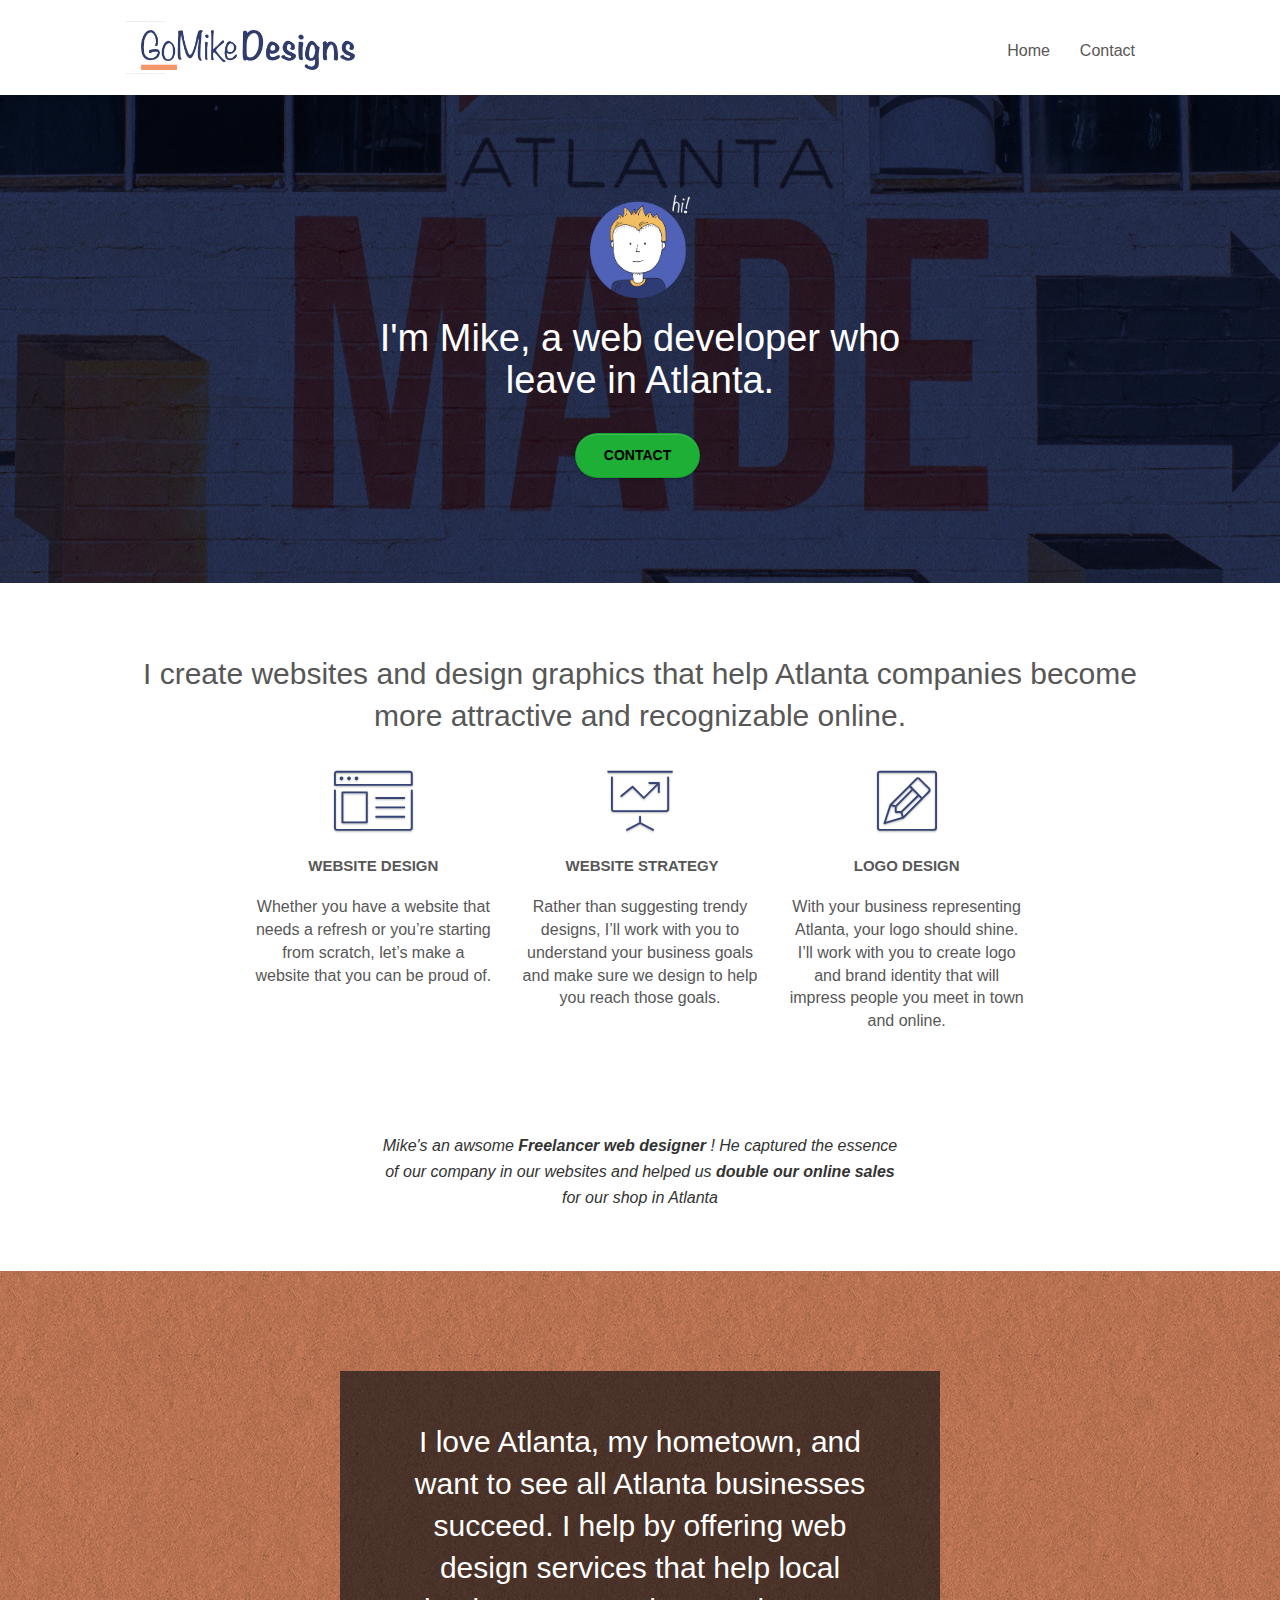
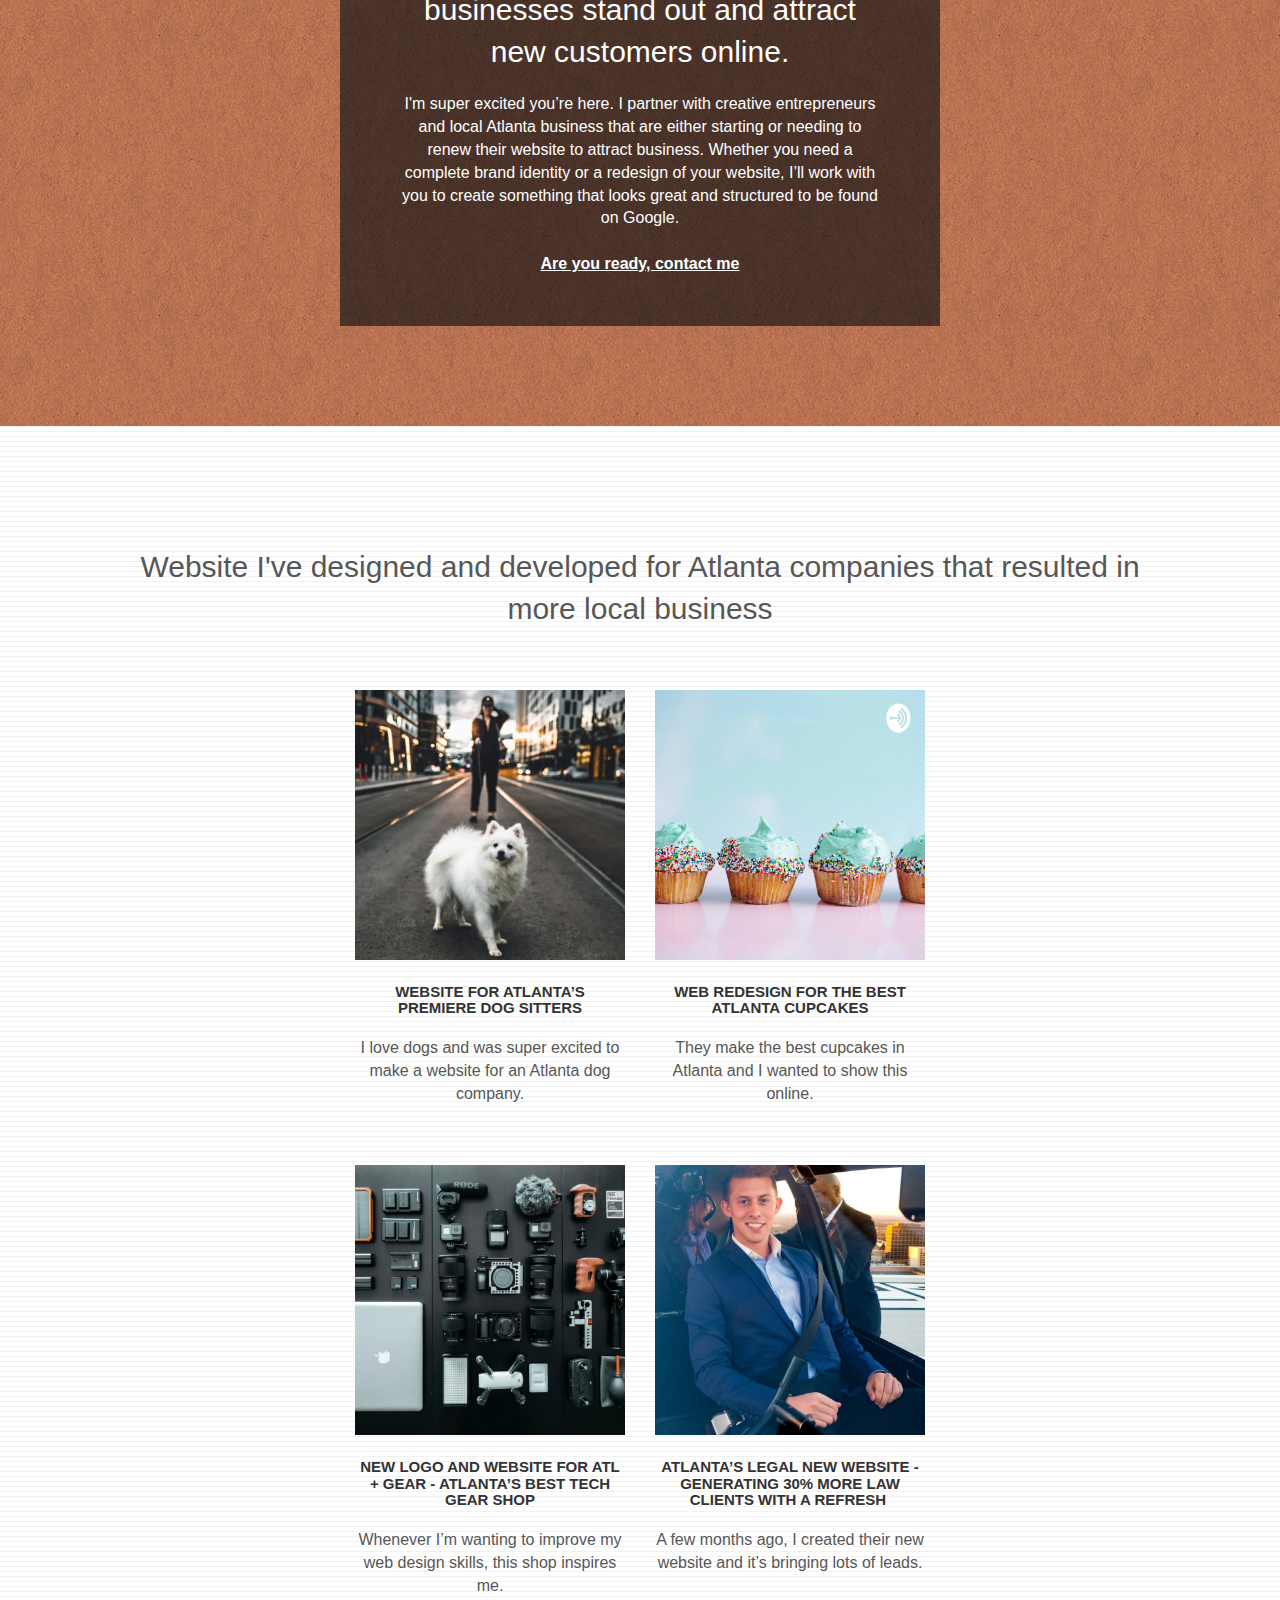
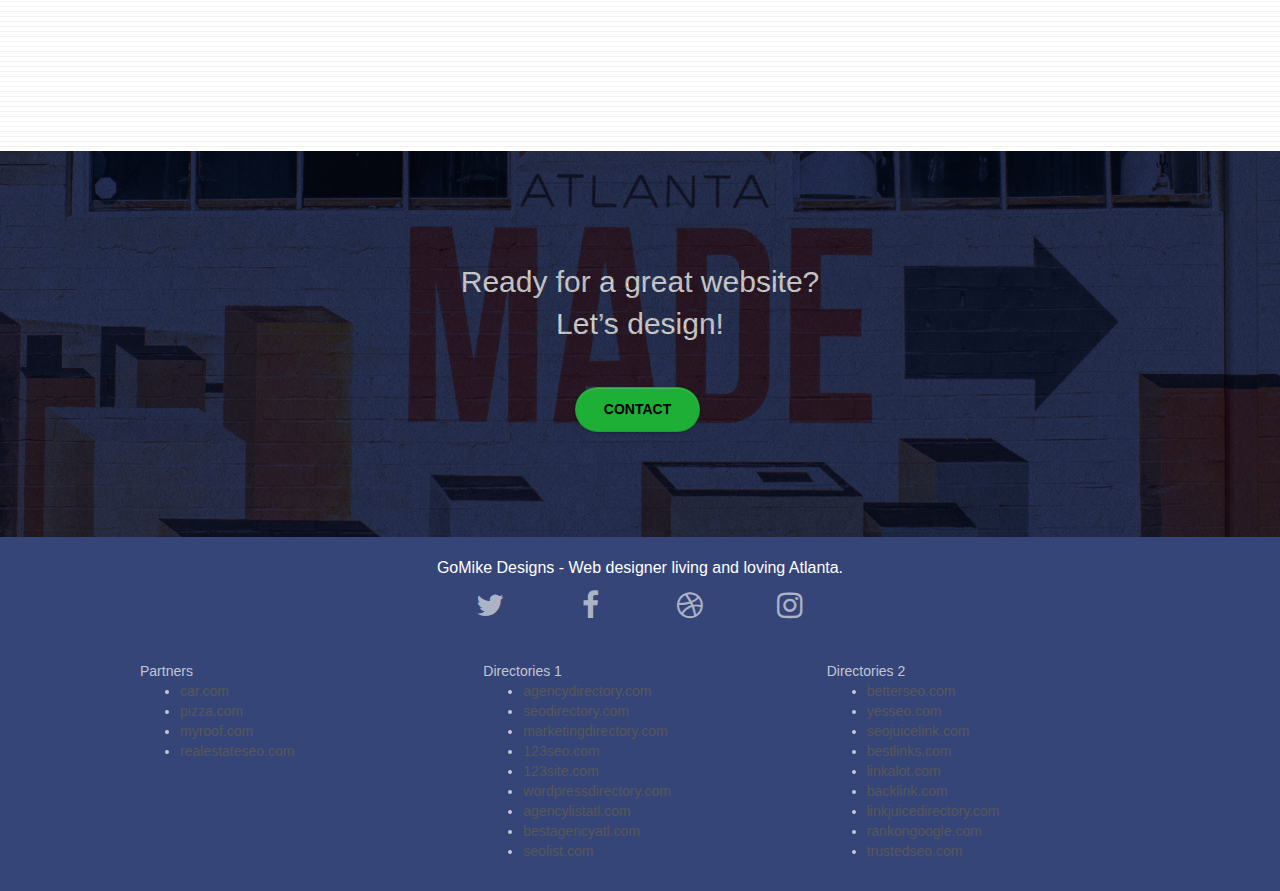
==== commit e76024dd: "compressed img" ====
--- a/index.html
+++ b/index.html
@@ -169,7 +169,7 @@
 		</div>
 		<div class="row tight-width-whitespace portfolio-row">
 			<div class="col-sm-6">
-				<a href="#" data-lightbox="img/11.jpg" data-gallery-id="gallery-1" data-caption="Website for Atlanta's Premiere dog salon" data-frame="snapshot-lb"><img src="img/11.jpg" class="img-responsive portfolio-thumb" alt="seo, google, website, internet, web design, design agency website for dog salon"/></a>
+				<a href="#" data-lightbox="img/11.jpg" data-gallery-id="gallery-1" data-caption="Website for Atlanta's Premiere dog salon" data-frame="snapshot-lb"><img src="./img/11.webp" class="img-responsive portfolio-thumb" alt="image of dog"/></a>
 				<h3 class="mg-md text-center">
 					Website for Atlanta&rsquo;s premiere Dog Sitters
 				</h3>
@@ -178,7 +178,7 @@
 				</p>
 			</div>
 			<div class="col-sm-6">
-				<a href="#" data-lightbox="img/2.jpg" data-gallery-id="gallery-1" data-caption="web redesign for the best cupcakes in Atlanta" data-frame="snapshot-lb"><img src="img/2.jpg" class="img-responsive portfolio-thumb" alt="seo, google, website, internet, web design, design agency website for best cupcakes in atlanta"/></a>
+				<a href="#" data-lightbox="img/2.jpg" data-gallery-id="gallery-1" data-caption="web redesign for the best cupcakes in Atlanta" data-frame="snapshot-lb"><img src="./img/2.webp" class="img-responsive portfolio-thumb" alt="image of cupcakes"/></a>
 				<h3 class="mg-md text-center">
 					Web redesign for the best Atlanta&nbsp;cupcakes
 				</h3>
@@ -189,7 +189,7 @@
 		</div>
 		<div class="row tight-width-whitespace portfolio-row">
 			<div class="col-sm-6">
-				<a href="#" data-lightbox="img/3.bmp" data-gallery-id="gallery-1" data-caption="New logo and website for Atlanta's best tech gear shop" data-frame="snapshot-lb"><img src="img/3.bmp" class="img-responsive portfolio-thumb" alt="3.jpg" /></a>
+				<a href="#" data-lightbox="img/3.bmp" data-gallery-id="gallery-1" data-caption="New logo and website for Atlanta's best tech gear shop" data-frame="snapshot-lb"><img src="./img/3.webp" class="img-responsive portfolio-thumb" alt="various photography gears" /></a>
 				<h3 class="mg-md text-center">
 					New logo and website for Atl + Gear - Atlanta&rsquo;s best tech gear shop
 				</h3>
@@ -198,7 +198,7 @@
 				</p>
 			</div>
 			<div class="col-sm-6">
-				<a href="#" data-lightbox="img/4.bmp" data-gallery-id="gallery-1" data-caption="Atlanta's legal website generates 30% more clients after web redesign" data-frame="snapshot-lb"><img src="img/4.bmp" class="img-responsive portfolio-thumb" alt="seo, google, website, internet, web design, Atlanta's legal website generates 30% more clients after web redesign" /></a>
+				<a href="#" data-lightbox="img/4.bmp" data-gallery-id="gallery-1" data-caption="Atlanta's legal website generates 30% more clients after web redesign" data-frame="snapshot-lb"><img src="./img/4.webp" class="img-responsive portfolio-thumb" alt="man in the helicopter" /></a>
 				<h3 class="mg-md text-center">
 					Atlanta&rsquo;s legal new website - Generating 30% more law clients with a refresh&nbsp;
 				</h3>
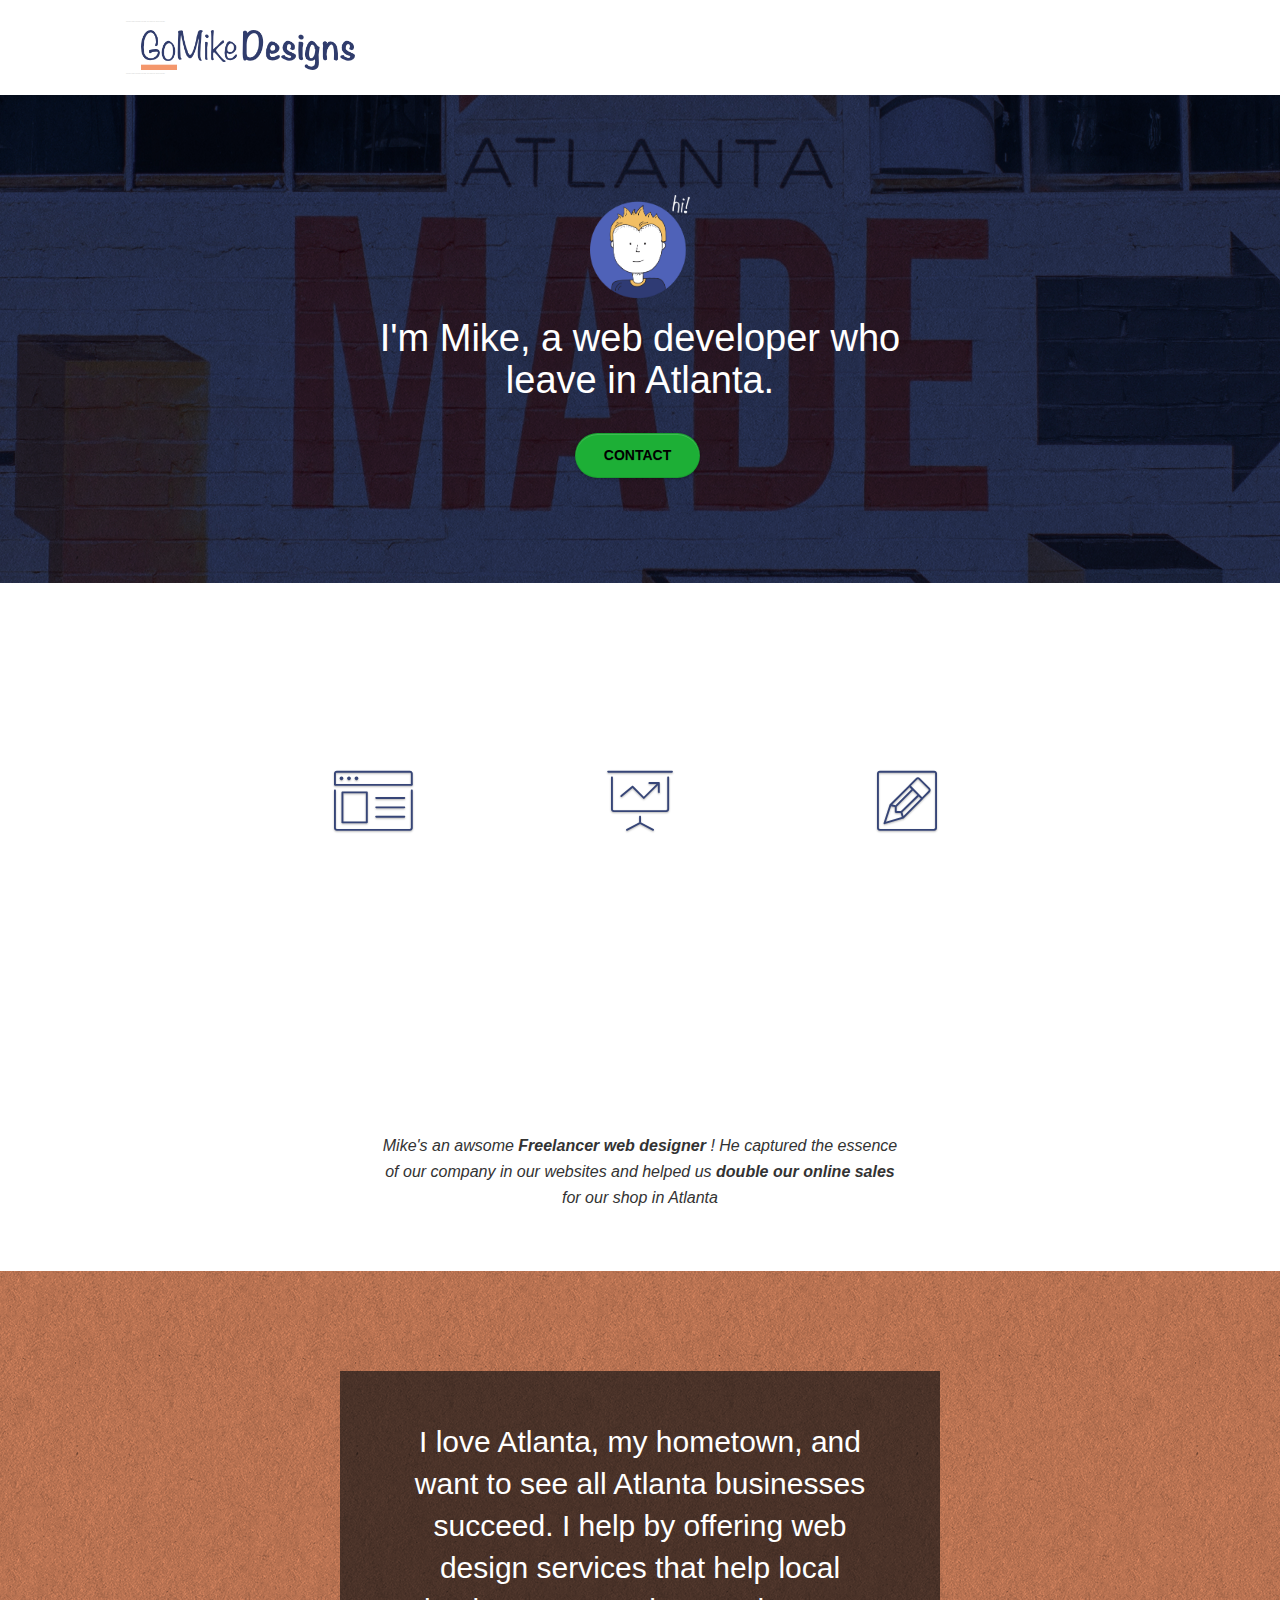
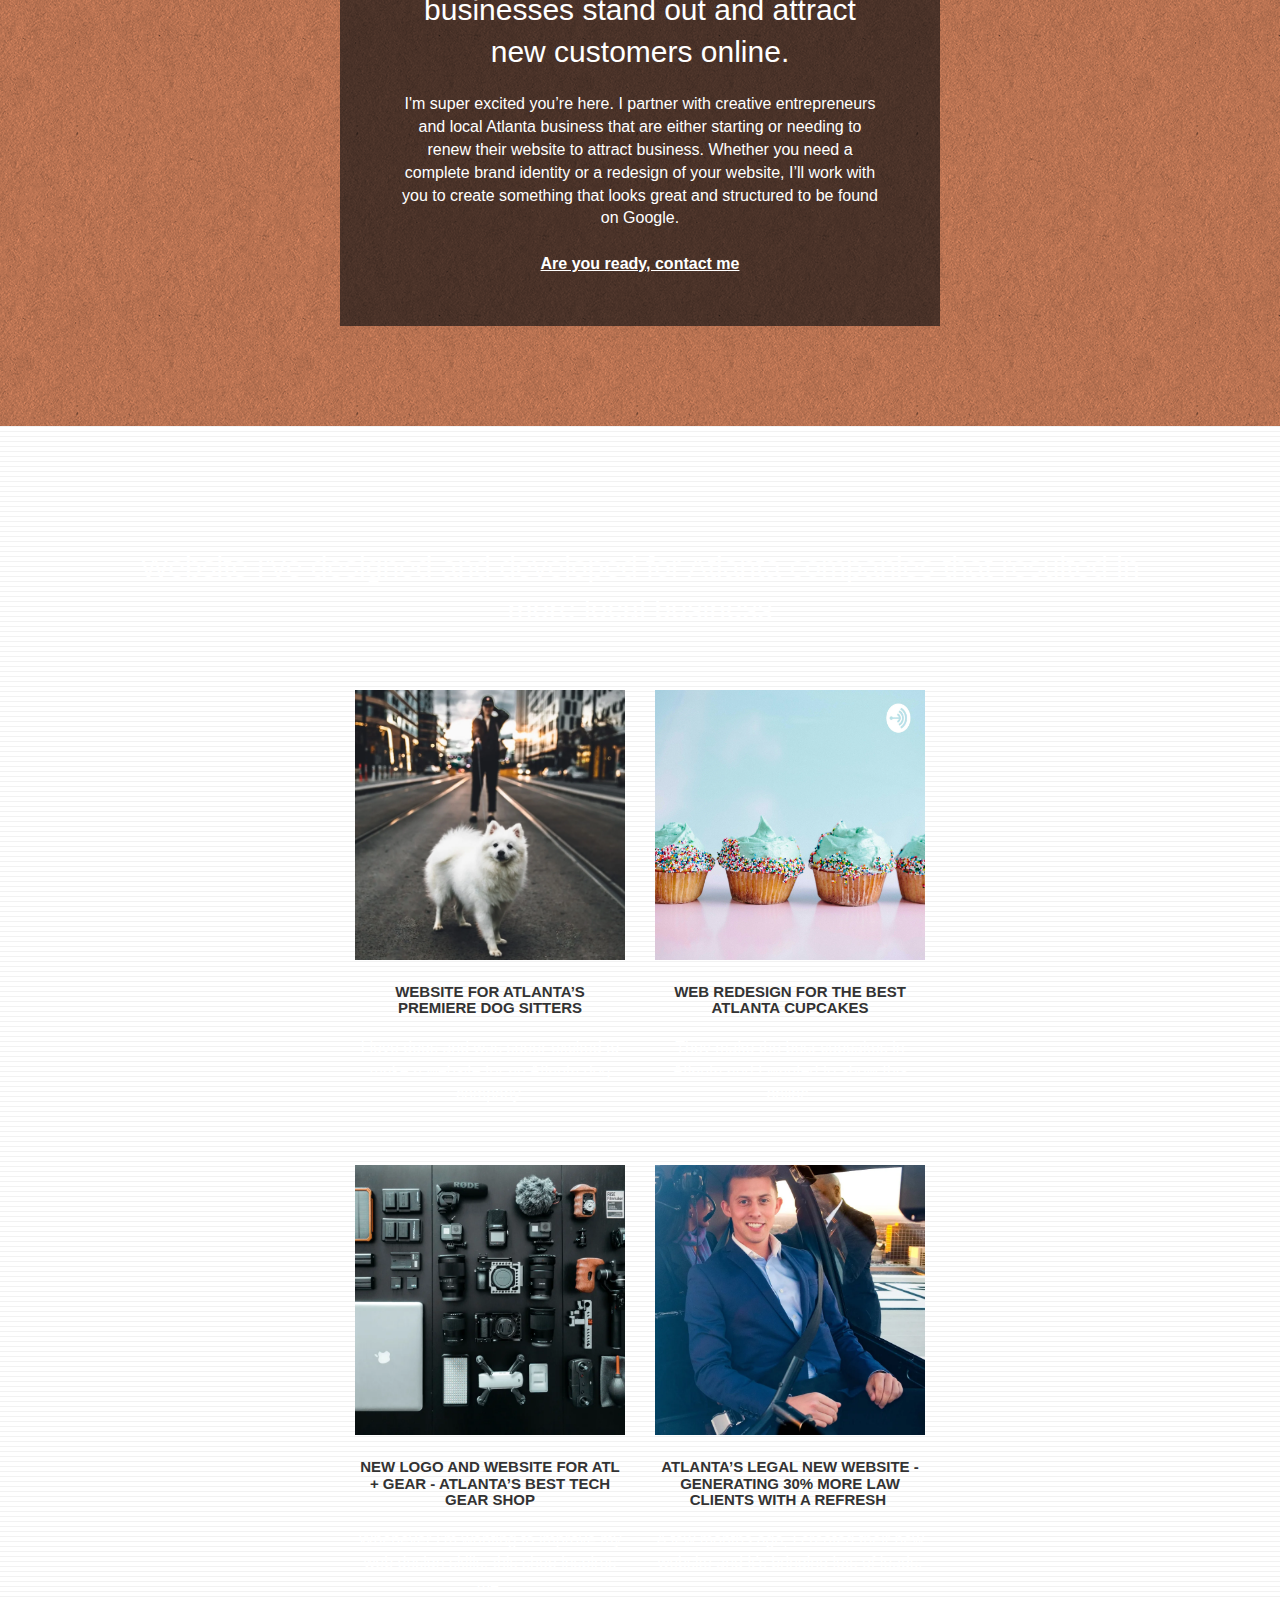
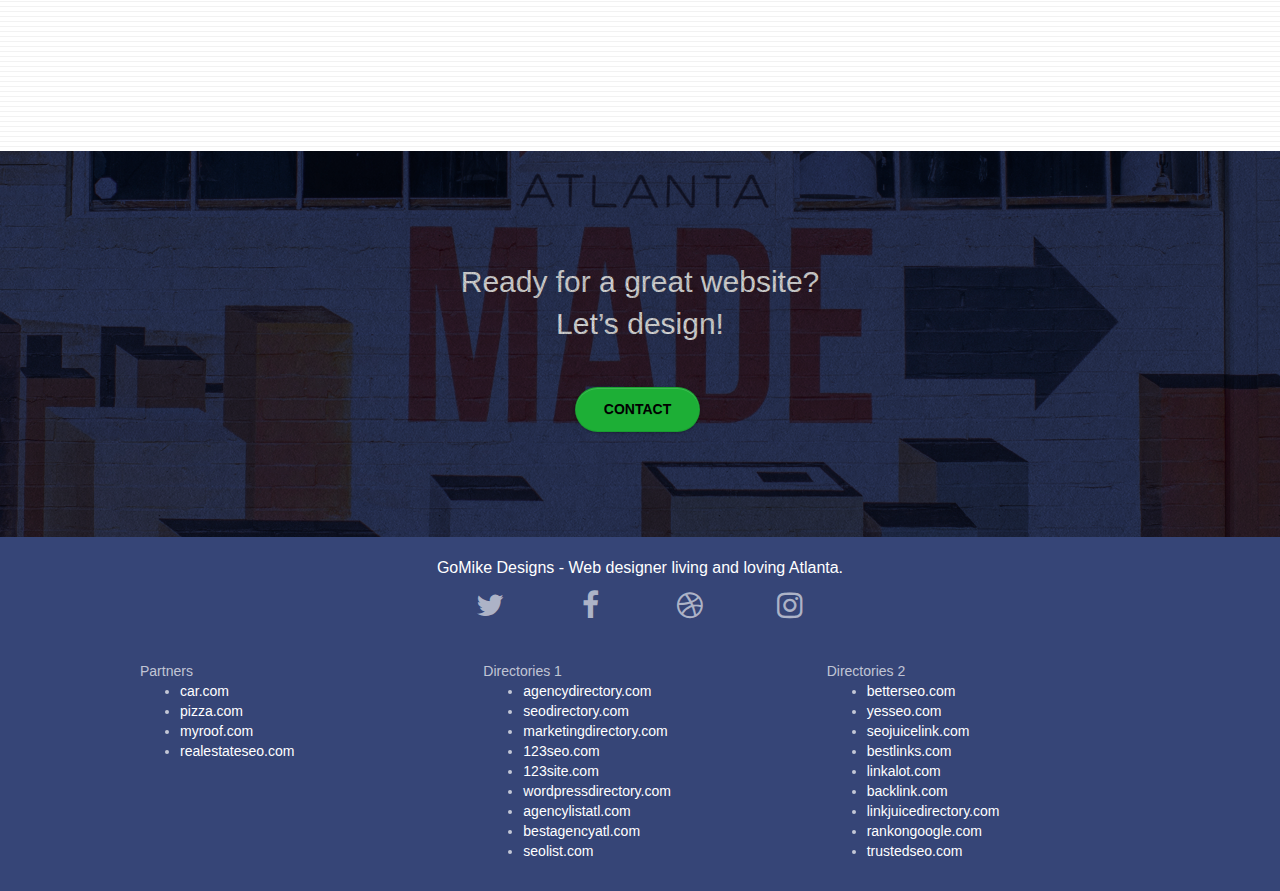
==== commit 608a0666: "fixed  change img to webp" ====
--- a/index.html
+++ b/index.html
@@ -169,7 +169,7 @@
 		</div>
 		<div class="row tight-width-whitespace portfolio-row">
 			<div class="col-sm-6">
-				<a href="#" data-lightbox="img/11.jpg" data-gallery-id="gallery-1" data-caption="Website for Atlanta's Premiere dog salon" data-frame="snapshot-lb"><img src="./img/11.webp" class="img-responsive portfolio-thumb" alt="image of dog"/></a>
+				<a href="#" data-lightbox="./img/11.webp" data-gallery-id="gallery-1" data-caption="Website for Atlanta's Premiere dog salon" data-frame="snapshot-lb"><img src="./img/11.webp" class="img-responsive portfolio-thumb" alt="image of dog"/></a>
 				<h3 class="mg-md text-center">
 					Website for Atlanta&rsquo;s premiere Dog Sitters
 				</h3>
@@ -178,7 +178,7 @@
 				</p>
 			</div>
 			<div class="col-sm-6">
-				<a href="#" data-lightbox="img/2.jpg" data-gallery-id="gallery-1" data-caption="web redesign for the best cupcakes in Atlanta" data-frame="snapshot-lb"><img src="./img/2.webp" class="img-responsive portfolio-thumb" alt="image of cupcakes"/></a>
+				<a href="#" data-lightbox="./img/2.webp" data-gallery-id="gallery-1" data-caption="web redesign for the best cupcakes in Atlanta" data-frame="snapshot-lb"><img src="./img/2.webp" class="img-responsive portfolio-thumb" alt="image of cupcakes"/></a>
 				<h3 class="mg-md text-center">
 					Web redesign for the best Atlanta&nbsp;cupcakes
 				</h3>
@@ -189,7 +189,7 @@
 		</div>
 		<div class="row tight-width-whitespace portfolio-row">
 			<div class="col-sm-6">
-				<a href="#" data-lightbox="img/3.bmp" data-gallery-id="gallery-1" data-caption="New logo and website for Atlanta's best tech gear shop" data-frame="snapshot-lb"><img src="./img/3.webp" class="img-responsive portfolio-thumb" alt="various photography gears" /></a>
+				<a href="#" data-lightbox="./img/3.webp" data-gallery-id="gallery-1" data-caption="New logo and website for Atlanta's best tech gear shop" data-frame="snapshot-lb"><img src="./img/3.webp" class="img-responsive portfolio-thumb" alt="various photography gears" /></a>
 				<h3 class="mg-md text-center">
 					New logo and website for Atl + Gear - Atlanta&rsquo;s best tech gear shop
 				</h3>
@@ -198,7 +198,7 @@
 				</p>
 			</div>
 			<div class="col-sm-6">
-				<a href="#" data-lightbox="img/4.bmp" data-gallery-id="gallery-1" data-caption="Atlanta's legal website generates 30% more clients after web redesign" data-frame="snapshot-lb"><img src="./img/4.webp" class="img-responsive portfolio-thumb" alt="man in the helicopter" /></a>
+				<a href="#" data-lightbox="./img/4.webp" data-gallery-id="gallery-1" data-caption="Atlanta's legal website generates 30% more clients after web redesign" data-frame="snapshot-lb"><img src="./img/4.webp" class="img-responsive portfolio-thumb" alt="man in the helicopter" /></a>
 				<h3 class="mg-md text-center">
 					Atlanta&rsquo;s legal new website - Generating 30% more law clients with a refresh&nbsp;
 				</h3>
--- a/style.css
+++ b/style.css
@@ -663,7 +663,7 @@
 a {
     font-family: "helvetica";
     font-weight: 400;
-    color: #575757!important;
+    color: #fff!important;
 }
 
 .container {
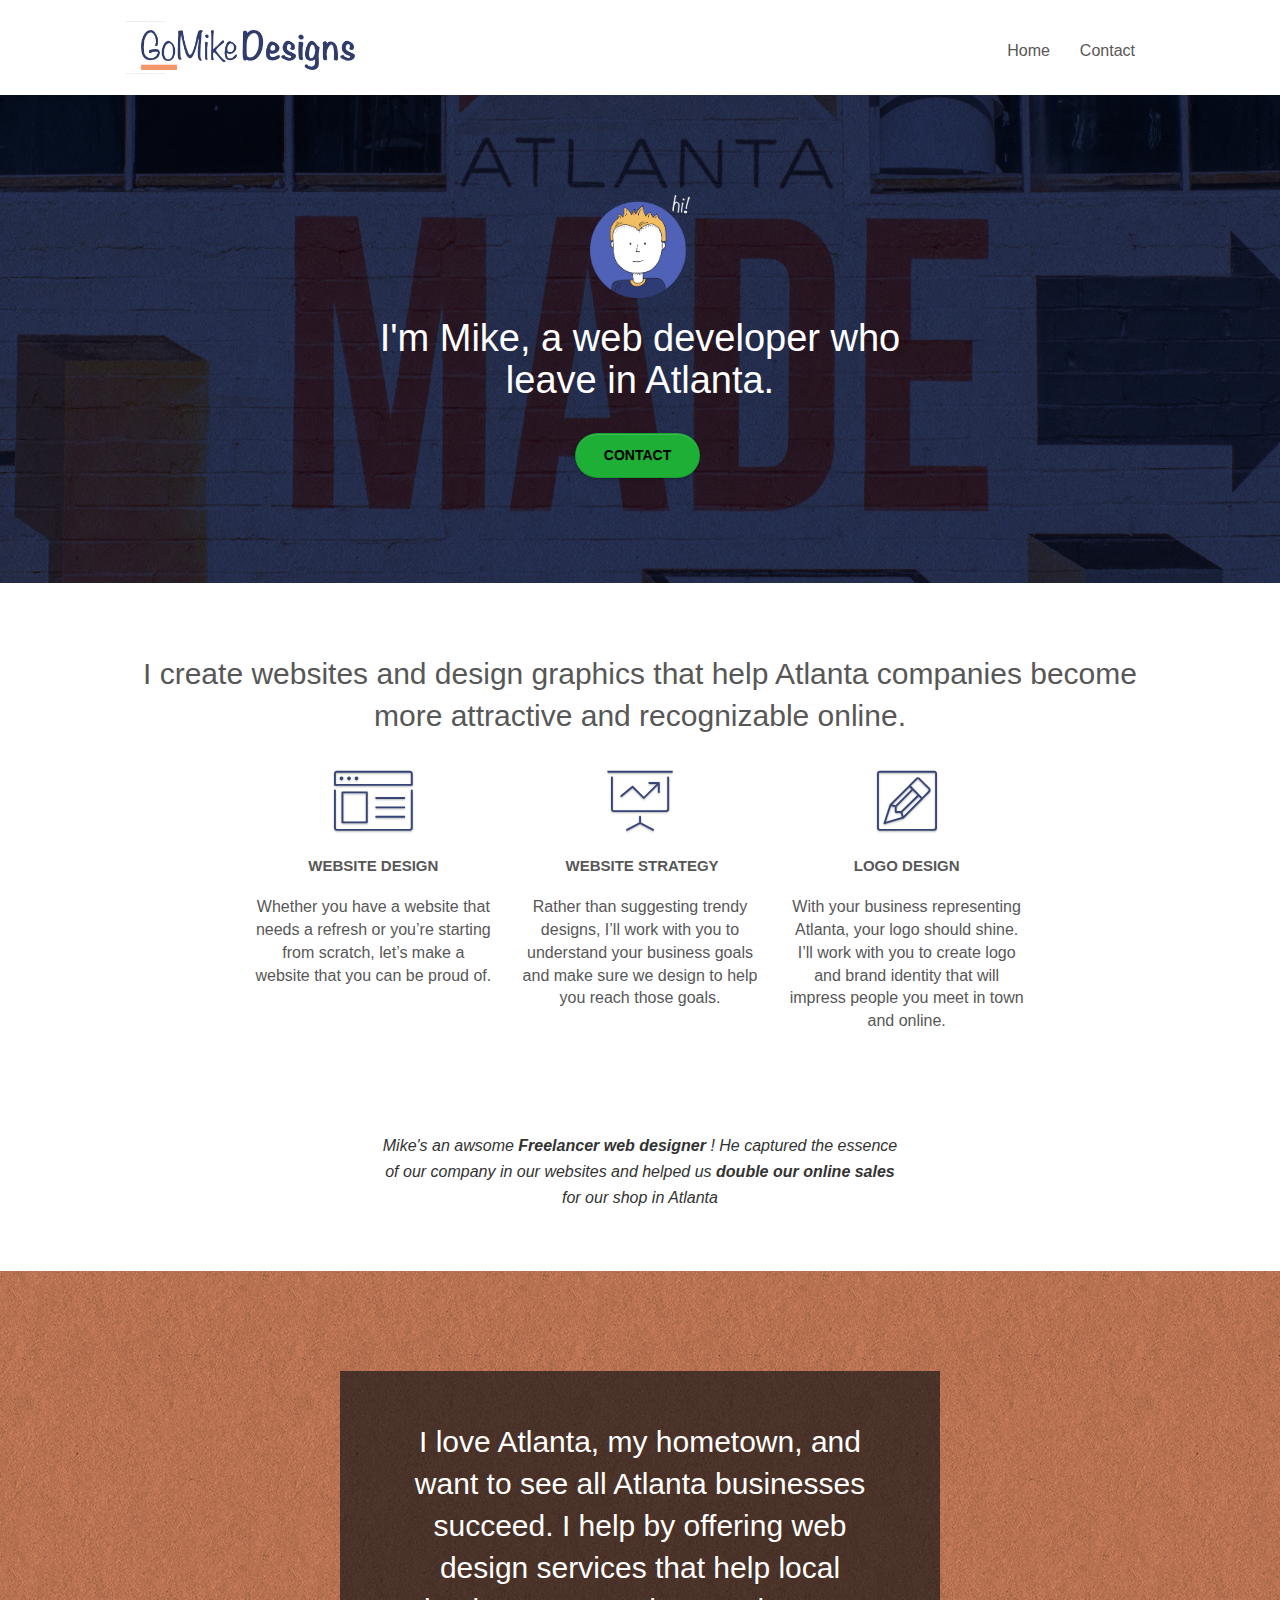
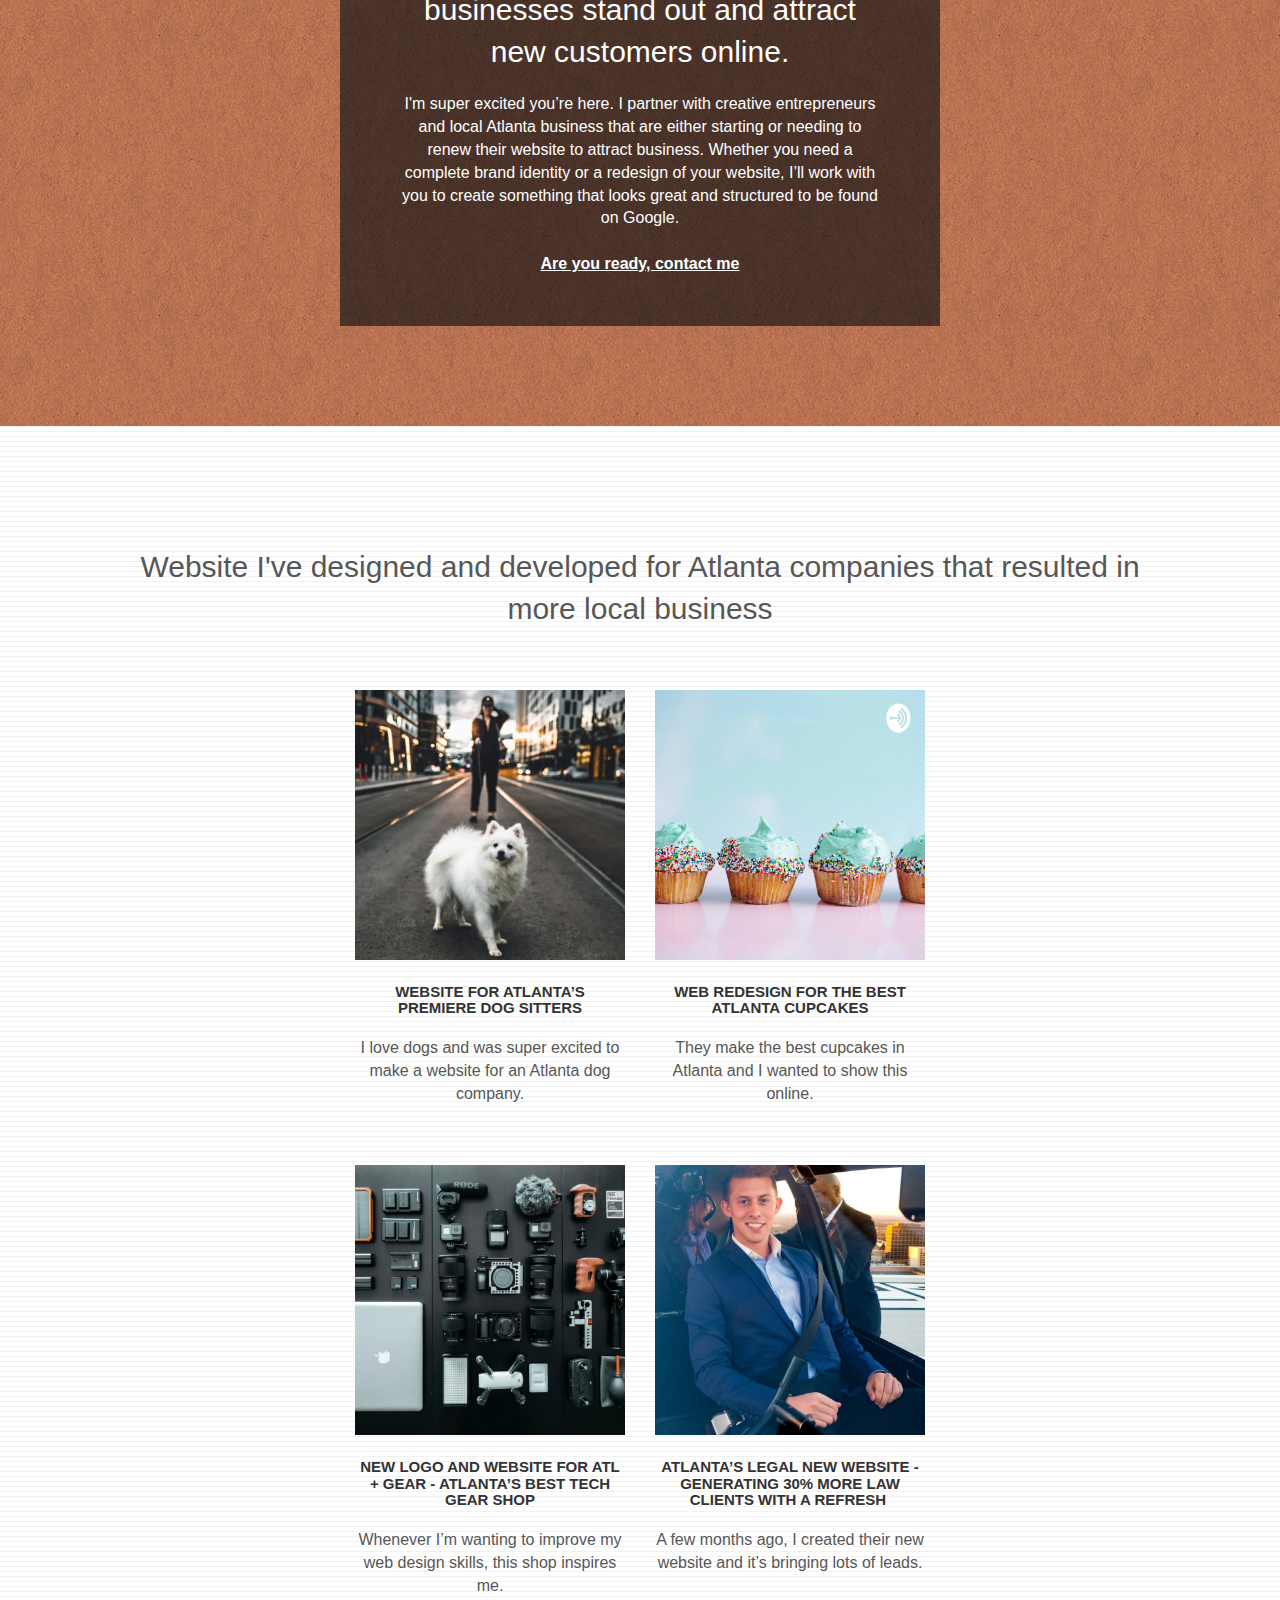
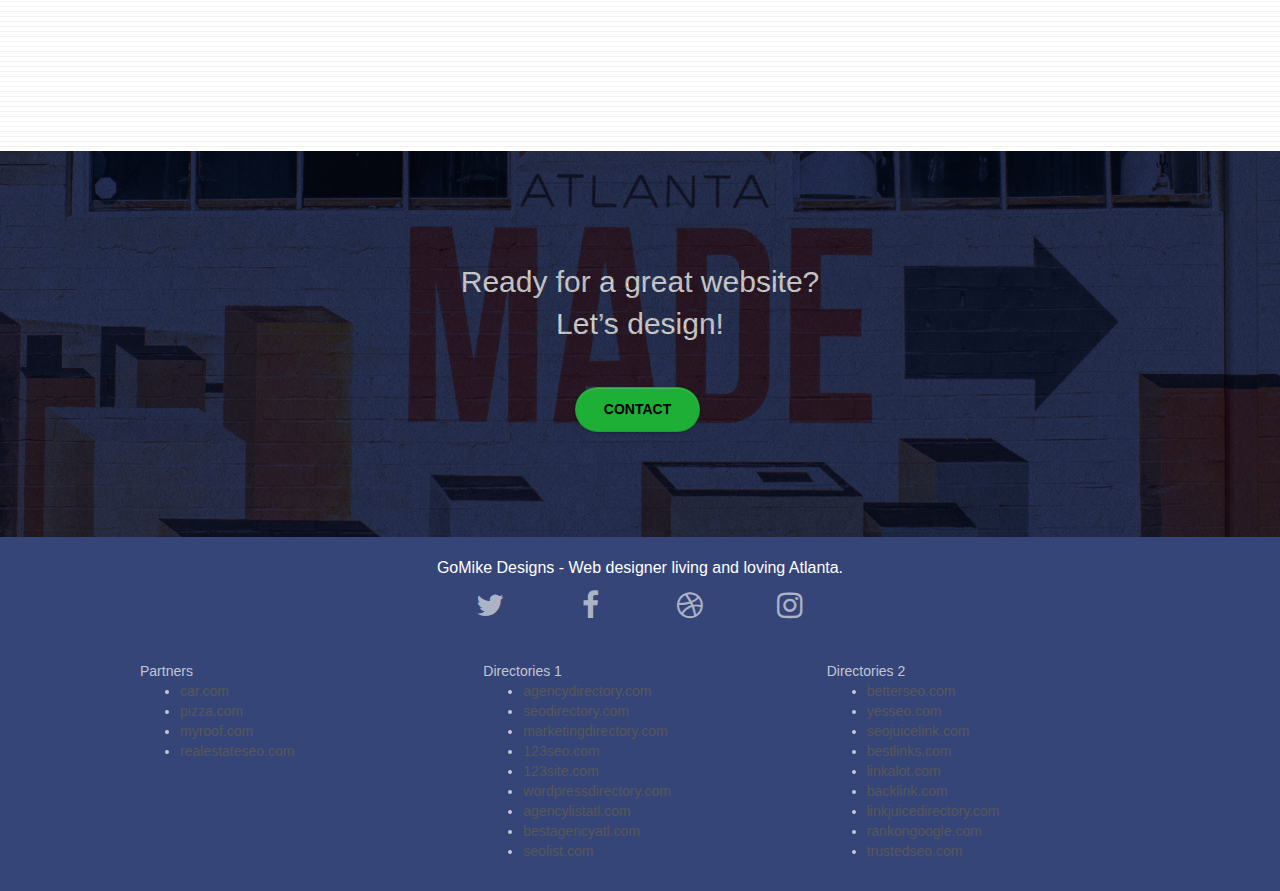
==== commit 072d13e4: "fixed add descriptive title" ====
--- a/index.html
+++ b/index.html
@@ -19,7 +19,7 @@
 	<script src="./js/jquery.touchSwipe.js"></script>
 	<script src="./js/gmaps.js"></script>
 
-    <title>.</title>
+	<title>GoMike Design</title>
 
     
 <!-- Analytics -->
--- a/style.css
+++ b/style.css
@@ -663,7 +663,7 @@
 a {
     font-family: "helvetica";
     font-weight: 400;
-    color: #fff!important;
+    color: #575757!important;
 }
 
 .container {
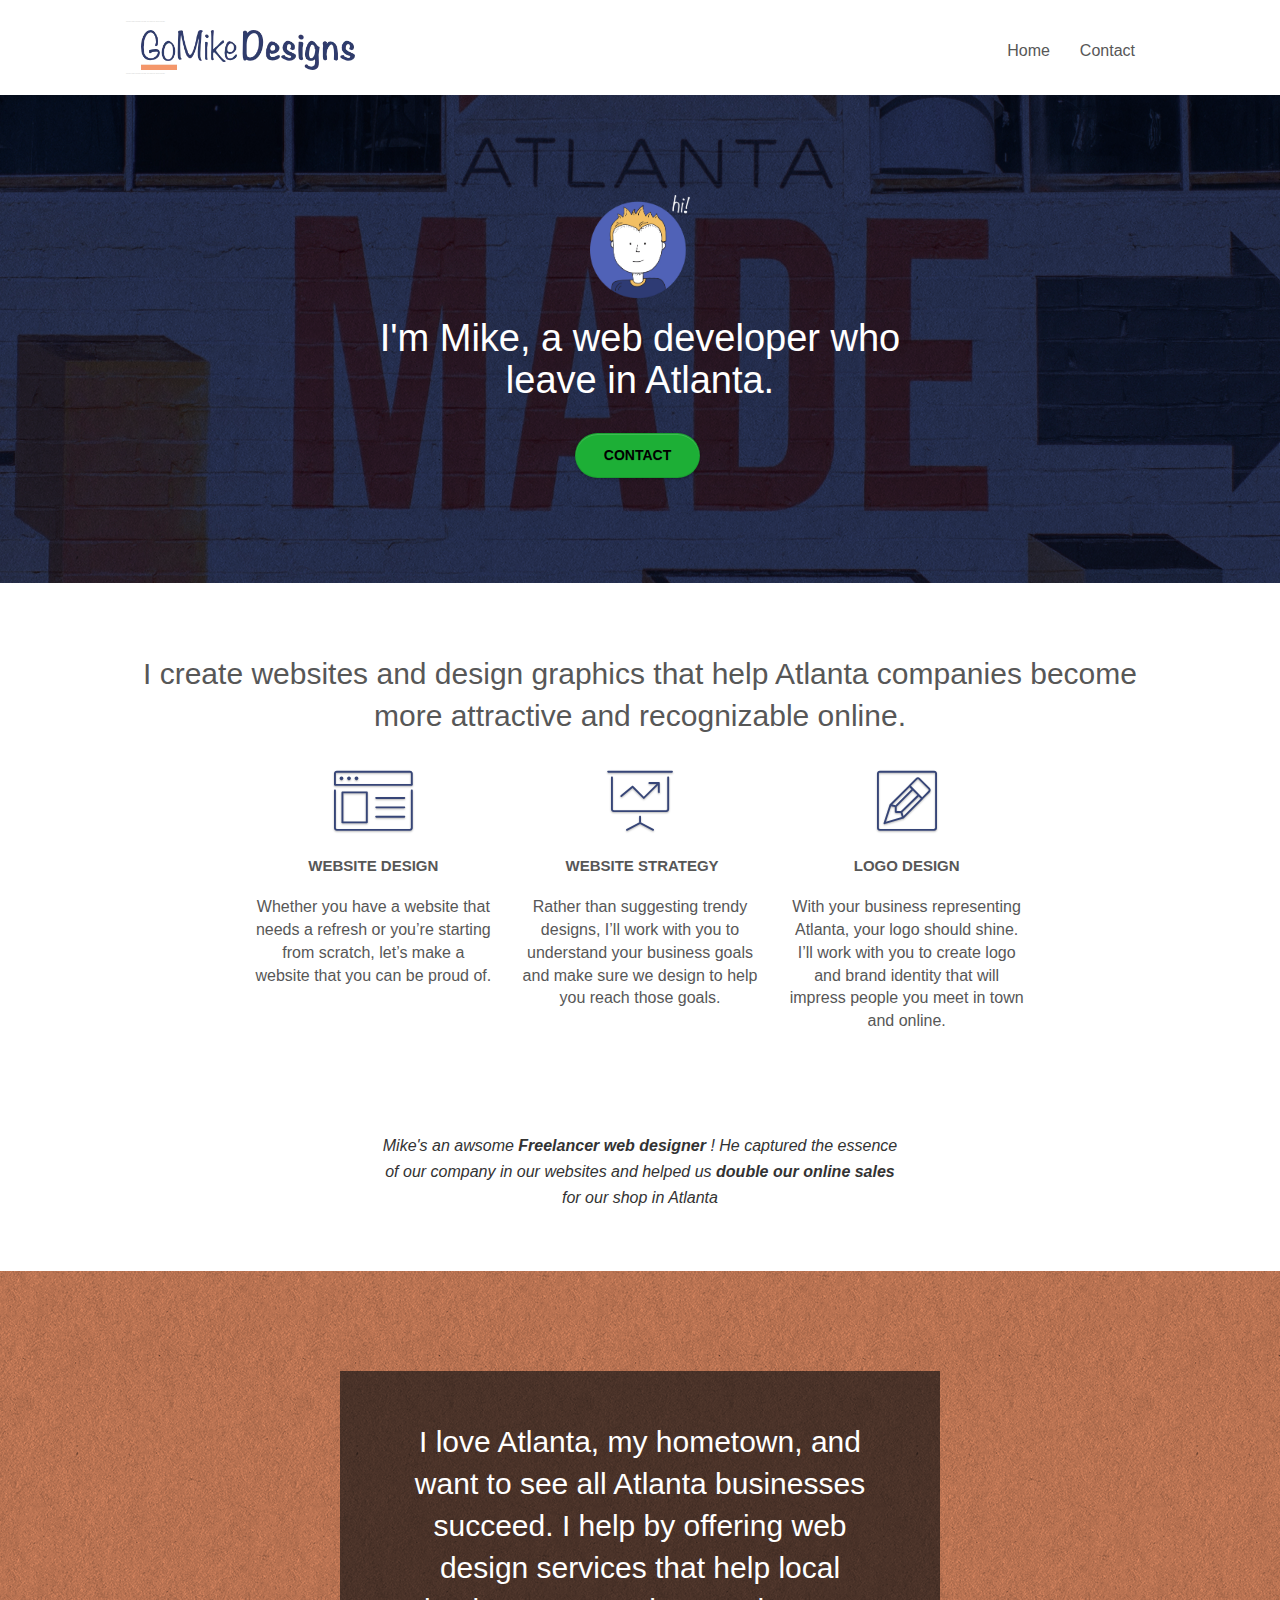
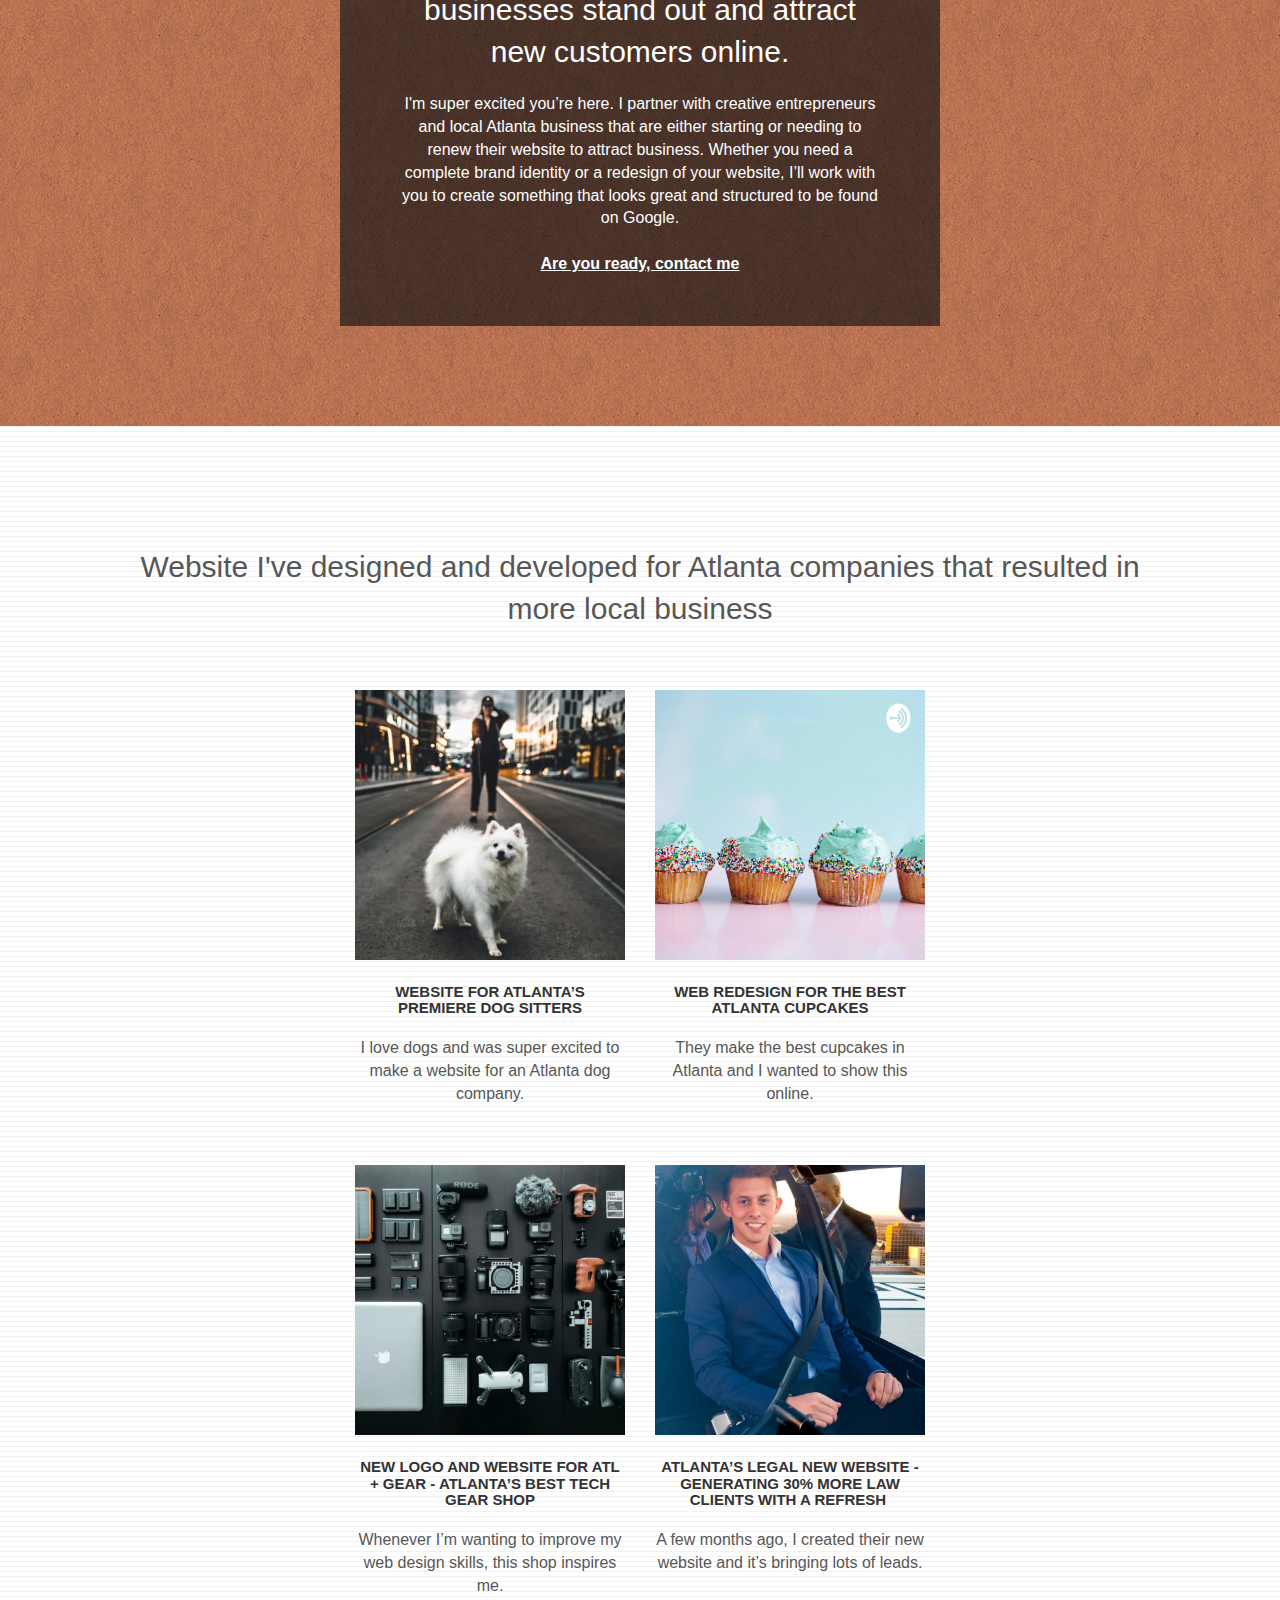
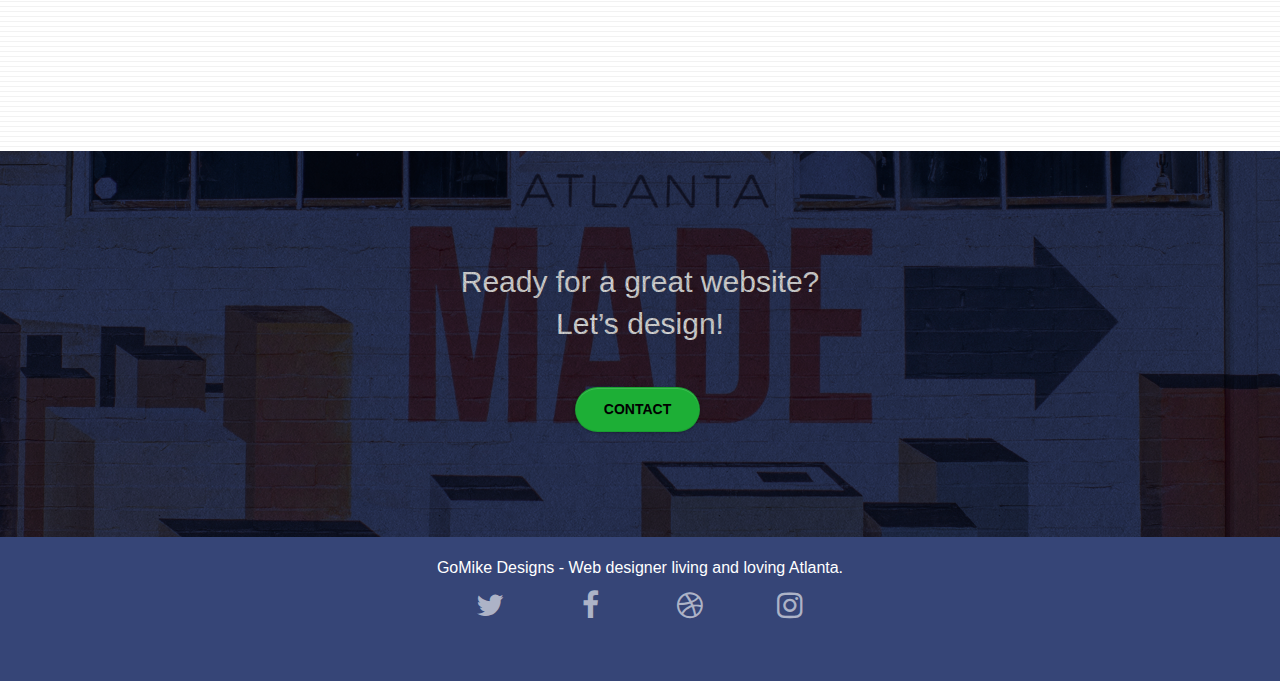
==== commit 8db9f063: "fixed delete bad links" ====
--- a/index.html
+++ b/index.html
@@ -1,18 +1,20 @@
 <!doctype html>
 <html lang="en">
+
 <head>
-    <meta charset="utf-8">
-    <meta name="keywords" content="seo, google, website, internet, web design, design agency, design agency, design agency, design agency, design agency, design agency, logo design atlanta">
-    <meta name="description" content="I'm Mike and your should hire me to build your website">
-    <meta name="viewport" content="width=device-width, initial-scale=1.0, viewport-fit=cover">
-    <link rel="shortcut icon" type="image/png" href="favicon.jpg">
-    
+	<meta charset="utf-8">
+	<meta name="keywords"
+		content="seo, google, website, internet, web design, design agency, design agency, design agency, design agency, design agency, design agency, logo design atlanta">
+	<meta name="description" content="I'm Mike and your should hire me to build your website">
+	<meta name="viewport" content="width=device-width, initial-scale=1.0, viewport-fit=cover">
+	<link rel="shortcut icon" type="image/png" href="favicon.jpg">
+
 	<link rel="stylesheet" type="text/css" href="./css/bootstrap.css">
 	<link rel="stylesheet" type="text/css" href="style.css">
 	<link rel="stylesheet" type="text/css" href="./css/font-awesome.css">
 	<link rel="stylesheet" type="text/css" href="./css/et-line.css">
-	
-    
+
+
 	<script src="./js/jquery-2.1.0.js"></script>
 	<script src="./js/bootstrap.js"></script>
 	<script src="./js/blocs.js"></script>
@@ -21,292 +23,291 @@
 
 	<title>GoMike Design</title>
 
-    
-<!-- Analytics -->
- 
-<!-- Analytics END -->
-    
+
+	<!-- Analytics -->
+
+	<!-- Analytics END -->
+
 </head>
+
 <body>
-<!-- Main container -->
-<div class="page-container">
-    
-<!-- bloc-0 -->
-<div class="bloc bgc-white l-bloc " id="bloc-0">
-	<div class="container bloc-sm">
-		<nav class="navbar row">
-			<div class="navbar-header">
-					<div class="keywords" style="color:#cccccc;font-size:1px;">web agency atlanta, web strategy, web design, logo, website, web, internet, logo design</div>
-				<a class="navbar-brand" href="index.html"><img src="img/atlanta%20web%20design%20logo.png" alt="logo, seo, google, website, internet, web design, design agency" height="40" /></a>
-					<div class="keywords" style="color:#cccccc;font-size:1px;">web agency atlanta, web strategy, web design, logo, website, web, internet, logo design</div>
-
-				<button id="nav-toggle" type="button" class="ui-navbar-toggle navbar-toggle" data-toggle="collapse" data-target=".navbar-1">
-					<span class="sr-only">Toggle navigation</span><span class="icon-bar"></span><span class="icon-bar"></span><span class="icon-bar"></span>
-				</button>
-			</div>
-			<div class="collapse navbar-collapse navbar-1 special-dropdown-nav">
-				<ul class="site-navigation nav navbar-nav">
-					<li>
-						<a href="index.html">Home</a>
-					</li>
-					<li>
-					</li>
-					<li>
-						<a href="contact.html">Contact</a>
-					</li>
-				</ul>
-			</div>
-		</nav>
+	<!-- Main container -->
+	<div class="page-container">
+
+		<!-- bloc-0 -->
+		<div class="bloc bgc-white l-bloc " id="bloc-0">
+			<div class="container bloc-sm">
+				<nav class="navbar row">
+					<div class="navbar-header">
+						<div class="keywords" style="color:#cccccc;font-size:1px;">web agency atlanta, web strategy, web
+							design, logo, website, web, internet, logo design</div>
+						<a class="navbar-brand" href="index.html"><img src="./img/atlanta web design logo.webp"
+								alt="gomike design logo" height="40" /></a>
+						<div class="keywords" style="color:#cccccc;font-size:1px;">web agency atlanta, web strategy, web
+							design, logo, website, web, internet, logo design</div>
+
+						<button id="nav-toggle" type="button" class="ui-navbar-toggle navbar-toggle"
+							data-toggle="collapse" data-target=".navbar-1">
+							<span class="sr-only">Toggle navigation</span><span class="icon-bar"></span><span
+								class="icon-bar"></span><span class="icon-bar"></span>
+						</button>
+					</div>
+					<div class="collapse navbar-collapse navbar-1 special-dropdown-nav">
+						<ul class="site-navigation nav navbar-nav">
+							<li>
+								<a href="index.html">Home</a>
+							</li>
+							<li>
+							</li>
+							<li>
+								<a href="contact.html">Contact</a>
+							</li>
+						</ul>
+					</div>
+				</nav>
+			</div>
+		</div>
+		<!-- bloc-0 END -->
+
+		<!-- bloc-1-hero -->
+		<div class="bloc bgc-dark-slate-blue bg-atlanta-20made-20sign d-bloc bg-t-edge bloc-bg-texture texture-paper b-parallax"
+			id="bloc-1-hero">
+			<div class="container bloc-lg">
+				<div class="row tight-width-whitespace">
+					<div class="col-sm-12">
+						<img src="./img/atlanta web designer mike.webp" class="center-block image-resize-mode"
+							width="100" alt="avatar of go mike design" />
+						<h1 class="text-center hero-bloc-text tc-white ">
+							I'm Mike, a web developer who leave in Atlanta.
+						</h1>
+						<div class="text-center">
+							<a href="page2.html" class="btn btn-lg btn-clean btn-rd cta-hero btn-atomic-tangerine"
+								id="cta-hero">Contact</a>
+						</div>
+					</div>
+				</div>
+			</div>
+		</div>
+		<!-- bloc-1-hero END -->
+
+		<!-- bloc-2-services -->
+		<div class="bloc bgc-white l-bloc" id="bloc-2-services">
+			<div class="container bloc-md">
+				<div class="row">
+					<div class="col-sm-12 text-center">
+						<h2>
+							I create websites and design graphics that help Atlanta companies become more attractive and
+							recognizable online.
+						</h2>
+					</div>
+				</div>
+				<div class="row voffset-lg med-width-whitespace">
+					<div class="col-sm-4">
+						<div class="text-center">
+							<span class="et-icon-browser sm-shadow icon-dark-slate-blue icons icon-lg"></span>
+						</div>
+						<h2 class="mg-md text-center service-header">
+							Website Design
+						</h2>
+						<p class="text-center ">
+							Whether you have a website that needs a refresh or you&rsquo;re starting from scratch,
+							let&rsquo;s make a website that you can be proud of.
+						</p>
+					</div>
+					<div class="col-sm-4">
+						<div class="text-center">
+							<span class="et-icon-presentation sm-shadow icon-dark-slate-blue icons icon-lg"></span>
+						</div>
+						<h2 class="mg-md text-center service-header">
+							&nbsp;Website Strategy
+						</h2>
+						<p class="text-center ">
+							Rather than suggesting trendy designs, I&rsquo;ll work with you to understand your business
+							goals and make sure we design to help you reach those goals.<br>
+						</p>
+					</div>
+					<div class="col-sm-4">
+						<div class="text-center">
+							<span class="et-icon-edit sm-shadow icon-dark-slate-blue icons icon-lg"></span>
+						</div>
+						<h2 class="mg-md text-center service-header">
+							Logo Design
+						</h2>
+						<p class="text-center ">
+							With your business representing Atlanta, your logo should shine. I&rsquo;ll work with you to
+							create logo and brand identity that will impress people you meet in town and online.
+						</p>
+					</div>
+				</div>
+				<div class="row voffset-lg voffset">
+					<div class="col-xs-12 col-md-8 col-md-offset-2 text-center">
+						<blockquote>
+							Mike's an awsome
+							<b>Freelancer web designer</b>
+							! He captured the essence of our company in our websites and helped us
+							<b>double our online sales</b>
+							for our shop in Atlanta
+						</blockquote>
+					</div>
+				</div>
+			</div>
+		</div>
+		<!-- bloc-2-services END -->
+
+		<!-- bloc-3-what-i-do -->
+		<div class="bloc tc-white bgc-atomic-tangerine bloc-bg-texture texture-paper b-parallax bg-atlanta-20made-20sign-20orange d-bloc"
+			id="bloc-3-what-i-do">
+			<div class="container bloc-lg">
+				<div class="row tight-width-whitespace black-background">
+					<div class="col-sm-12">
+						<h2 class="mg-md text-center tc-white">
+							I love Atlanta, my hometown, and want to see all Atlanta businesses succeed. I help by
+							offering web design services that help local businesses stand out and attract new customers
+							online.<br>
+						</h2>
+						<p class="text-center white">
+							I'm super excited you&rsquo;re here. I partner with creative entrepreneurs and local Atlanta
+							business that are either starting or needing to renew their website to attract business.
+							Whether you need a complete brand identity or a redesign of your website, I&rsquo;ll work
+							with you to create something that looks great and structured to be found on
+							Google.<br><br><a class="ltc-white bold-link" href="page2.html">Are you ready, contact
+								me</a><br>
+						</p>
+					</div>
+				</div>
+			</div>
+		</div>
+		<!-- bloc-3-what-i-do END -->
+
+		<!-- bloc-4-portfolio -->
+		<div class="bloc bgc-white bg-lines-h2-bg bg-repeat l-bloc" id="bloc-4-portfolio">
+			<div class="container bloc-lg">
+				<div class="row">
+					<div class="col-sm-12 text-center">
+						<h2>
+							Website I've designed and developed for Atlanta companies that resulted in more local
+							business
+						</h2>
+
+					</div>
+				</div>
+				<div class="row tight-width-whitespace portfolio-row">
+					<div class="col-sm-6">
+						<a href="#" data-lightbox="./img/11.webp" data-gallery-id="gallery-1"
+							data-caption="Website for Atlanta's Premiere dog salon" data-frame="snapshot-lb"><img
+								src="./img/11.webp" class="img-responsive portfolio-thumb" alt="image of dog" /></a>
+						<h3 class="mg-md text-center">
+							Website for Atlanta&rsquo;s premiere Dog Sitters
+						</h3>
+						<p class="text-center">
+							I love dogs and was super excited to make a website for an Atlanta dog company.
+						</p>
+					</div>
+					<div class="col-sm-6">
+						<a href="#" data-lightbox="./img/2.webp" data-gallery-id="gallery-1"
+							data-caption="web redesign for the best cupcakes in Atlanta" data-frame="snapshot-lb"><img
+								src="./img/2.webp" class="img-responsive portfolio-thumb" alt="image of cupcakes" /></a>
+						<h3 class="mg-md text-center">
+							Web redesign for the best Atlanta&nbsp;cupcakes
+						</h3>
+						<p class="text-center">
+							They make the best cupcakes in Atlanta and I wanted to show this online.
+						</p>
+					</div>
+				</div>
+				<div class="row tight-width-whitespace portfolio-row">
+					<div class="col-sm-6">
+						<a href="#" data-lightbox="./img/3.webp" data-gallery-id="gallery-1"
+							data-caption="New logo and website for Atlanta's best tech gear shop"
+							data-frame="snapshot-lb"><img src="./img/3.webp" class="img-responsive portfolio-thumb"
+								alt="various photography gears" /></a>
+						<h3 class="mg-md text-center">
+							New logo and website for Atl + Gear - Atlanta&rsquo;s best tech gear shop
+						</h3>
+						<p class="text-center">
+							Whenever I&rsquo;m wanting to improve my web design skills, this shop inspires me.
+						</p>
+					</div>
+					<div class="col-sm-6">
+						<a href="#" data-lightbox="./img/4.webp" data-gallery-id="gallery-1"
+							data-caption="Atlanta's legal website generates 30% more clients after web redesign"
+							data-frame="snapshot-lb"><img src="./img/4.webp" class="img-responsive portfolio-thumb"
+								alt="man in the helicopter" /></a>
+						<h3 class="mg-md text-center">
+							Atlanta&rsquo;s legal new website - Generating 30% more law clients with a refresh&nbsp;
+						</h3>
+						<p class="text-center">
+							A few months ago, I created their new website and it&rsquo;s bringing lots of leads.
+						</p>
+					</div>
+				</div>
+			</div>
+		</div>
+		<!-- bloc-4-portfolio END -->
+
+		<!-- bloc-5-cta -->
+		<div class="bloc bgc-dark-slate-blue bg-atlanta-20made-20sign d-bloc bloc-bg-texture texture-paper"
+			id="bloc-5-cta">
+			<div class="container bloc-lg">
+				<div class="row">
+					<h2 class="mg-md text-center tc-white">
+						Ready for a great website? <br>Let&rsquo;s design!
+					</h2>
+					<div class="col-sm-12 text-center">
+						<a href="page2.html"
+							class="btn btn-atomic-tangerine btn-clean btn-rd btn-lg cta-hero">Contact</a>
+					</div>
+				</div>
+			</div>
+		</div>
+		<!-- bloc-5-cta END -->
+
+		<!-- Footer - bloc-8 -->
+		<div class="bloc bgc-dark-slate-blue d-bloc" id="bloc-8">
+			<div class="container bloc-sm">
+				<div class="row">
+					<div class="col-sm-12">
+						<p class="text-center white">
+							GoMike Designs - Web designer living and loving Atlanta.<br>
+						</p>
+						<div class="row row-no-gutters social">
+							<div class="col-sm-3">
+								<div class="text-center">
+									<a class="social" href="index.html"><span class="fa fa-twitter icon-md"></span></a>
+								</div>
+							</div>
+							<div class="col-sm-3">
+								<div class="text-center">
+									<a class="social" href="index.html"><span class="fa fa-facebook icon-md"></span></a>
+								</div>
+							</div>
+							<div class="col-sm-3">
+								<div class="text-center">
+									<a class="social" href="index.html"><span class="fa fa-dribbble icon-md"></span></a>
+								</div>
+							</div>
+							<div class="col-sm-3">
+								<div class="text-center">
+									<a class="social" href="index.html"><span
+											class="fa fa-instagram icon-md"></span></a>
+								</div>
+							</div>
+
+							<div class="keywords" style="color:#364577;">web agency atlanta, web strategy, web design,
+								logo, website, web, internet, logo design</div>
+
+						</div>
+					</div>
+				</div>
+			</div>
+		</div>
 	</div>
-</div>
-<!-- bloc-0 END -->
-
-<!-- bloc-1-hero -->
-<div class="bloc bgc-dark-slate-blue bg-atlanta-20made-20sign d-bloc bg-t-edge bloc-bg-texture texture-paper b-parallax" id="bloc-1-hero">
-	<div class="container bloc-lg">
-		<div class="row tight-width-whitespace">
-			<div class="col-sm-12">
-				<img src="img/atlanta%20web%20designer%20mike.png" class="center-block image-resize-mode" width="100" alt="atlanta web designer mike,seo, google, website, internet, web design, design agency" />
-				<h1 class="text-center hero-bloc-text tc-white ">
-					I'm Mike, a web developer who leave in Atlanta.
-				</h1>
-				<div class="text-center">
-					<a href="page2.html" class="btn btn-lg btn-clean btn-rd cta-hero btn-atomic-tangerine" id="cta-hero">Contact</a>
-				</div>
-			</div>
-		</div>
+	<!-- Footer - bloc-8 END -->
+
 	</div>
-</div>
-<!-- bloc-1-hero END -->
-
-<!-- bloc-2-services -->
-<div class="bloc bgc-white l-bloc" id="bloc-2-services">
-	<div class="container bloc-md">
-		<div class="row">
-			<div class="col-sm-12 text-center">
-				<h2>
-					I create websites and design graphics that help Atlanta companies become more attractive and recognizable online. 
-				</h2>
-			</div>
-		</div>
-		<div class="row voffset-lg med-width-whitespace">
-			<div class="col-sm-4">
-				<div class="text-center">
-					<span class="et-icon-browser sm-shadow icon-dark-slate-blue icons icon-lg"></span>
-				</div>
-				<h2 class="mg-md text-center service-header">
-					Website Design
-				</h2>
-				<p class="text-center ">
-					Whether you have a website that needs a refresh or you&rsquo;re starting from scratch, let&rsquo;s make a website that you can be proud of.
-				</p>
-			</div>
-			<div class="col-sm-4">
-				<div class="text-center">
-					<span class="et-icon-presentation sm-shadow icon-dark-slate-blue icons icon-lg"></span>
-				</div>
-				<h2 class="mg-md text-center service-header">
-					&nbsp;Website Strategy
-				</h2>
-				<p class="text-center ">
-					Rather than suggesting trendy designs, I&rsquo;ll work with you to understand your business goals and make sure we design to help you reach those goals.<br>
-				</p>
-			</div>
-			<div class="col-sm-4">
-				<div class="text-center">
-					<span class="et-icon-edit sm-shadow icon-dark-slate-blue icons icon-lg"></span>
-				</div>
-				<h2 class="mg-md text-center service-header">
-					Logo Design
-				</h2>
-				<p class="text-center ">
-					With your business representing Atlanta, your logo should shine. I&rsquo;ll work with you to create logo and brand identity that will impress people you meet in town and online.
-				</p>
-			</div>
-		</div>
-		<div class="row voffset-lg voffset">
-			<div class="col-xs-12 col-md-8 col-md-offset-2 text-center">
-				<blockquote>
-					Mike's an awsome
-					<b>Freelancer web designer</b>
-					! He captured the essence of our company in our websites and helped us
-					<b>double our online sales</b>
-					for our shop in Atlanta
-				</blockquote>
-			</div>
-		</div>
-	</div>
-</div>
-<!-- bloc-2-services END -->
-
-<!-- bloc-3-what-i-do -->
-<div class="bloc tc-white bgc-atomic-tangerine bloc-bg-texture texture-paper b-parallax bg-atlanta-20made-20sign-20orange d-bloc" id="bloc-3-what-i-do">
-	<div class="container bloc-lg">
-		<div class="row tight-width-whitespace black-background">
-			<div class="col-sm-12">
-				<h2 class="mg-md text-center tc-white">
-					I love Atlanta, my hometown, and want to see all Atlanta businesses succeed. I help by offering web design services that help local businesses stand out and attract new customers online.<br>
-				</h2>
-				<p class="text-center white">
-					I'm super excited you&rsquo;re here. I partner with creative entrepreneurs and local Atlanta business that are either starting or needing to renew their website to attract business. Whether you need a complete brand identity or a redesign of your website, I&rsquo;ll work with you to create something that looks great and structured to be found on Google.<br><br><a class="ltc-white bold-link" href="page2.html">Are you ready, contact me</a><br>
-				</p>
-			</div>
-		</div>
-	</div>
-</div>
-<!-- bloc-3-what-i-do END -->
-
-<!-- bloc-4-portfolio -->
-<div class="bloc bgc-white bg-lines-h2-bg bg-repeat l-bloc" id="bloc-4-portfolio">
-	<div class="container bloc-lg">
-		<div class="row">
-			<div class="col-sm-12 text-center">
-				<h2>
-					Website I've designed and developed for Atlanta companies that resulted in more local business
-				</h2>
-
-			</div>
-		</div>
-		<div class="row tight-width-whitespace portfolio-row">
-			<div class="col-sm-6">
-				<a href="#" data-lightbox="./img/11.webp" data-gallery-id="gallery-1" data-caption="Website for Atlanta's Premiere dog salon" data-frame="snapshot-lb"><img src="./img/11.webp" class="img-responsive portfolio-thumb" alt="image of dog"/></a>
-				<h3 class="mg-md text-center">
-					Website for Atlanta&rsquo;s premiere Dog Sitters
-				</h3>
-				<p class="text-center">
-					I love dogs and was super excited to make a website for an Atlanta dog company.
-				</p>
-			</div>
-			<div class="col-sm-6">
-				<a href="#" data-lightbox="./img/2.webp" data-gallery-id="gallery-1" data-caption="web redesign for the best cupcakes in Atlanta" data-frame="snapshot-lb"><img src="./img/2.webp" class="img-responsive portfolio-thumb" alt="image of cupcakes"/></a>
-				<h3 class="mg-md text-center">
-					Web redesign for the best Atlanta&nbsp;cupcakes
-				</h3>
-				<p class="text-center">
-					They make the best cupcakes in Atlanta and I wanted to show this online.
-				</p>
-			</div>
-		</div>
-		<div class="row tight-width-whitespace portfolio-row">
-			<div class="col-sm-6">
-				<a href="#" data-lightbox="./img/3.webp" data-gallery-id="gallery-1" data-caption="New logo and website for Atlanta's best tech gear shop" data-frame="snapshot-lb"><img src="./img/3.webp" class="img-responsive portfolio-thumb" alt="various photography gears" /></a>
-				<h3 class="mg-md text-center">
-					New logo and website for Atl + Gear - Atlanta&rsquo;s best tech gear shop
-				</h3>
-				<p class="text-center">
-					Whenever I&rsquo;m wanting to improve my web design skills, this shop inspires me.
-				</p>
-			</div>
-			<div class="col-sm-6">
-				<a href="#" data-lightbox="./img/4.webp" data-gallery-id="gallery-1" data-caption="Atlanta's legal website generates 30% more clients after web redesign" data-frame="snapshot-lb"><img src="./img/4.webp" class="img-responsive portfolio-thumb" alt="man in the helicopter" /></a>
-				<h3 class="mg-md text-center">
-					Atlanta&rsquo;s legal new website - Generating 30% more law clients with a refresh&nbsp;
-				</h3>
-				<p class="text-center">
-					A few months ago, I created their new website and it&rsquo;s bringing lots of leads.
-				</p>
-			</div>
-		</div>
-	</div>
-</div>
-<!-- bloc-4-portfolio END -->
-
-<!-- bloc-5-cta -->
-<div class="bloc bgc-dark-slate-blue bg-atlanta-20made-20sign d-bloc bloc-bg-texture texture-paper" id="bloc-5-cta">
-	<div class="container bloc-lg">
-		<div class="row">
-			<h2 class="mg-md text-center tc-white">
-				Ready for a great website? <br>Let&rsquo;s design!
-			</h2>
-			<div class="col-sm-12 text-center">
-				<a href="page2.html" class="btn btn-atomic-tangerine btn-clean btn-rd btn-lg cta-hero">Contact</a>
-			</div>
-		</div>
-	</div>
-</div>
-<!-- bloc-5-cta END -->
-
-<!-- Footer - bloc-8 -->
-<div class="bloc bgc-dark-slate-blue d-bloc" id="bloc-8">
-	<div class="container bloc-sm">
-		<div class="row">
-			<div class="col-sm-12">
-				<p class="text-center white">
-					GoMike Designs - Web designer living and loving Atlanta.<br>
-				</p>
-				<div class="row row-no-gutters social">
-					<div class="col-sm-3">
-						<div class="text-center">
-							<a class="social" href="index.html"><span class="fa fa-twitter icon-md"></span></a>
-						</div>
-					</div>
-					<div class="col-sm-3">
-						<div class="text-center">
-							<a class="social" href="index.html"><span class="fa fa-facebook icon-md"></span></a>
-						</div>
-					</div>
-					<div class="col-sm-3">
-						<div class="text-center">
-							<a class="social" href="index.html"><span class="fa fa-dribbble icon-md"></span></a>
-						</div>
-					</div>
-					<div class="col-sm-3">
-						<div class="text-center">
-							<a class="social" href="index.html"><span class="fa fa-instagram icon-md"></span></a>
-						</div>
-					</div>
-
-					<div class="keywords" style="color:#364577;">web agency atlanta, web strategy, web design, logo, website, web, internet, logo design</div>
-
-				</div>
-					<div class="row">
-					<div class="col-sm-4">
-						Partners
-							<ul>
-								<li><a href="car.com">car.com</a></li>
-								<li><a href="pizza.com">pizza.com</a></li>
-								<li><a href="myroof.com">myroof.com</a></li>
-								<li><a href="realestateseo.com">realestateseo.com</a></li>
-							</ul>		
-					</div>
-					<div class="col-sm-4">
-						Directories 1
-						<ul>
-							<li><a href="agencydirectory.com">agencydirectory.com</a></li>
-							<li><a href="seodirectory.com">seodirectory.com</a></li>
-							<li><a href="marketingdirectory.com">marketingdirectory.com</a></li>
-							<li><a href="123seo.com">123seo.com</a></li>
-							<li><a href="123site.com">123site.com</a></li>
-							<li><a href="wordpressdirectory.com">wordpressdirectory.com</a></li>
-							<li><a href="agencylistatl.com">agencylistatl.com</a></li>
-							<li><a href="bestagencyatl.com">bestagencyatl.com</a></li>
-							<li><a href="seolist.com">seolist.com</a></li>
-						</ul>
-					</div>
-					<div class="col-sm-4">
-						Directories 2
-						<ul>
-							<li><a href="betterseo.com">betterseo.com</a></li>
-							<li><a href="yesseo.com">yesseo.com</a></li>
-							<li><a href="seojuicelink.com">seojuicelink.com</a></li>
-							<li><a href="bestlinks.com">bestlinks.com</a></li>
-							<li><a href="linkalot.com">linkalot.com</a></li>
-							<li><a href="backlink.com">backlink.com</a></li>
-							<li><a href="linkjuicedirectory.com">linkjuicedirectory.com</a></li>
-							<li><a href="rankongoogle.com">rankongoogle.com</a></li>
-							<li><a href="trustedseo.com">trustedseo.com</a></li>
-						</ul>
-					</div>
-				</div>
-			</div>
-		</div>
-	</div>
-</div>
-<!-- Footer - bloc-8 END -->
-
-</div>
-<!-- Main container END -->
-    
+	<!-- Main container END -->
+
 
 </body>
-</html>
+
+</html>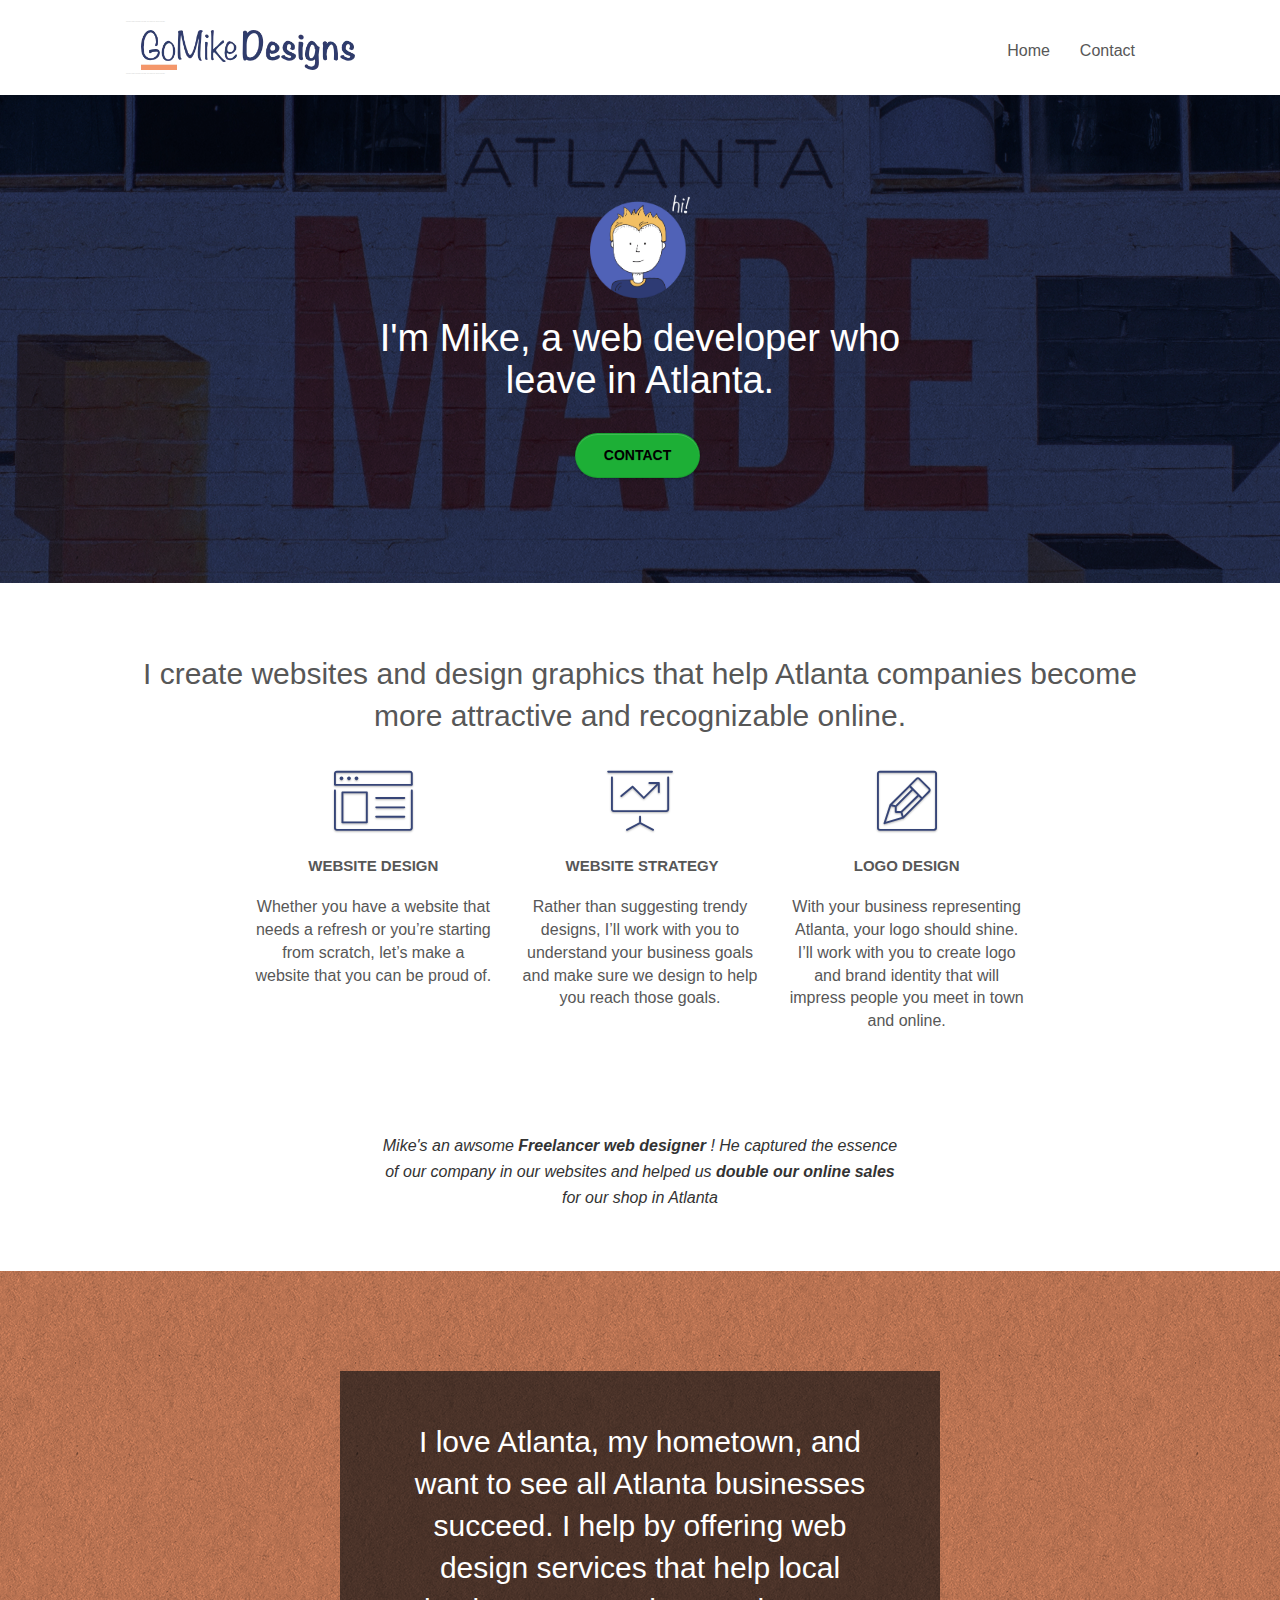
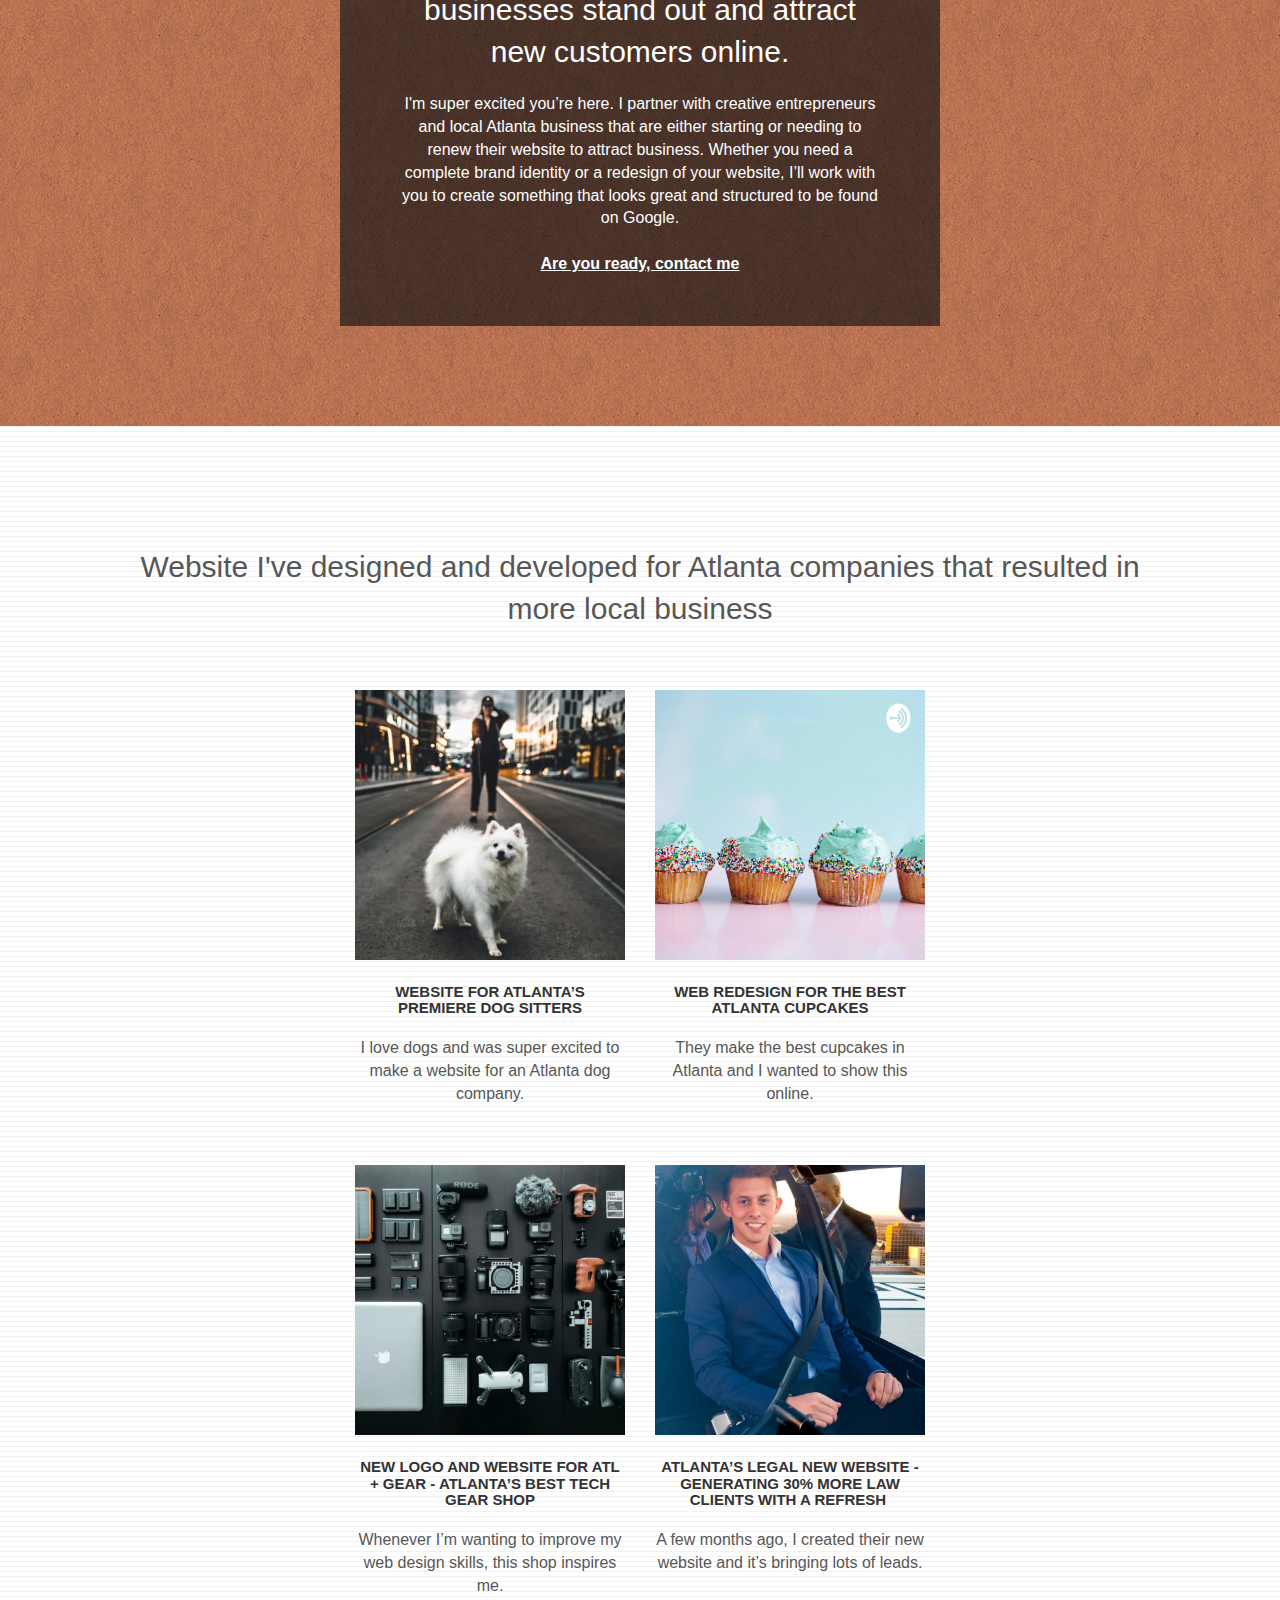
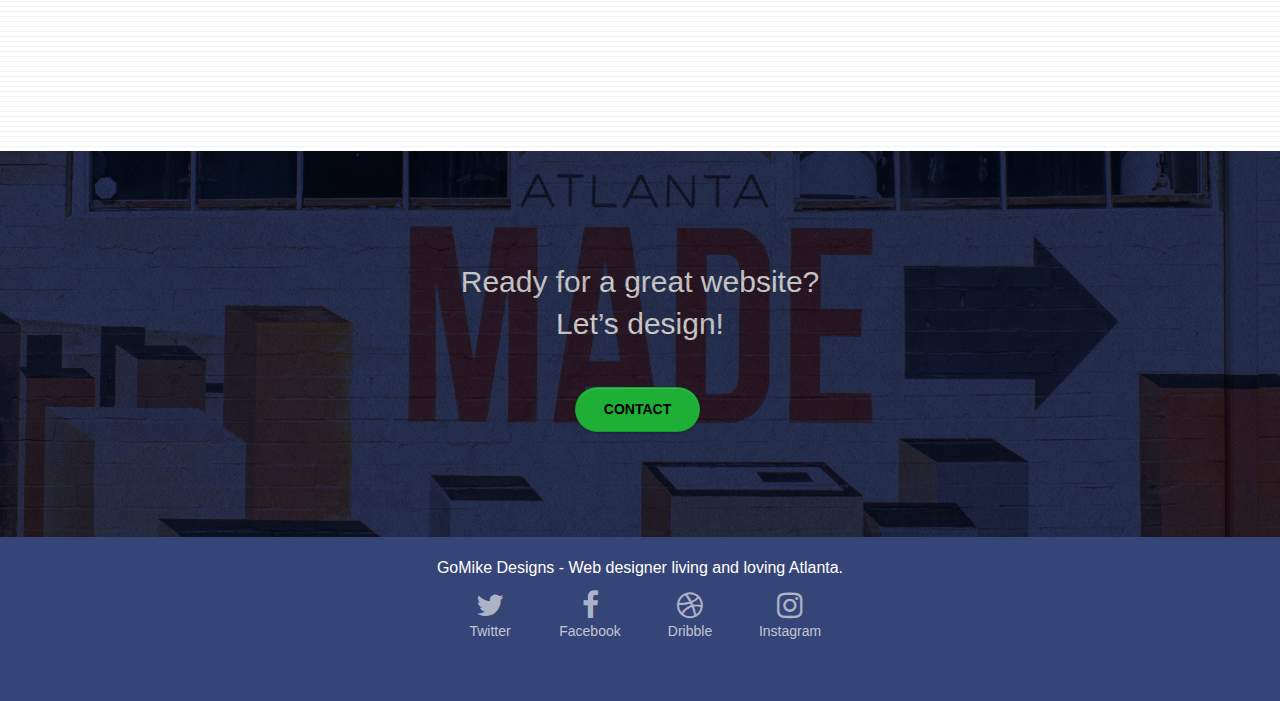
==== commit 394c3166: "social media name" ====
--- a/index.html
+++ b/index.html
@@ -274,22 +274,31 @@
 							<div class="col-sm-3">
 								<div class="text-center">
 									<a class="social" href="index.html"><span class="fa fa-twitter icon-md"></span></a>
+									<br>
+									<span>Twitter</span>
+
 								</div>
 							</div>
 							<div class="col-sm-3">
 								<div class="text-center">
 									<a class="social" href="index.html"><span class="fa fa-facebook icon-md"></span></a>
+									<br>
+									<span>Facebook</span>
 								</div>
 							</div>
 							<div class="col-sm-3">
 								<div class="text-center">
 									<a class="social" href="index.html"><span class="fa fa-dribbble icon-md"></span></a>
+									<br>
+									<span>Dribble</span>
 								</div>
 							</div>
 							<div class="col-sm-3">
 								<div class="text-center">
 									<a class="social" href="index.html"><span
 											class="fa fa-instagram icon-md"></span></a>
+											<br>
+											<span>Instagram</span>
 								</div>
 							</div>
 
